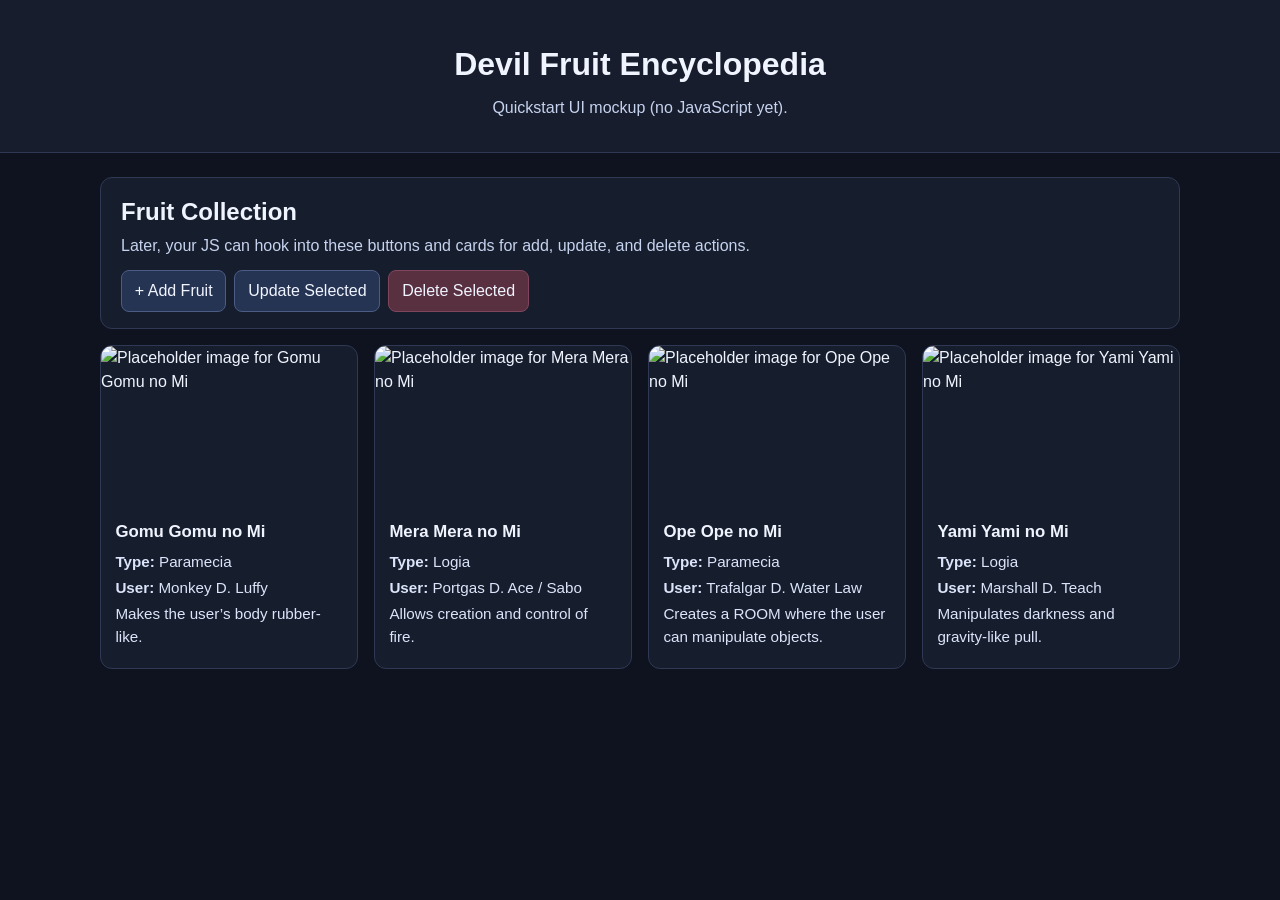
==== index.html @ 2f1e30ad "Build quickstart fruit card UI mockup" ====
<!DOCTYPE html>
<html lang="en">
  <head>
    <meta charset="UTF-8" />
    <meta name="viewport" content="width=device-width, initial-scale=1.0" />
    <title>Devil Fruit Encyclopedia</title>
    <link rel="stylesheet" href="styles.css" />
  </head>
  <body>
    <header class="page-header">
      <h1>Devil Fruit Encyclopedia</h1>
      <p>Quickstart UI mockup (no JavaScript yet).</p>
    </header>

    <main class="content">
      <section class="toolbar card">
        <h2>Fruit Collection</h2>
        <p>
          Later, your JS can hook into these buttons and cards for add, update, and
          delete actions.
        </p>
        <div class="toolbar-actions">
          <button type="button">+ Add Fruit</button>
          <button type="button">Update Selected</button>
          <button type="button" class="danger">Delete Selected</button>
        </div>
      </section>

      <section class="fruit-grid" aria-label="Devil fruit list preview">
        <article class="fruit-card">
          <img
            src="https://picsum.photos/seed/gomu/400/260"
            alt="Placeholder image for Gomu Gomu no Mi"
          />
          <div class="fruit-info">
            <h3>Gomu Gomu no Mi</h3>
            <p><strong>Type:</strong> Paramecia</p>
            <p><strong>User:</strong> Monkey D. Luffy</p>
            <p>Makes the user’s body rubber-like.</p>
          </div>
        </article>

        <article class="fruit-card">
          <img
            src="https://picsum.photos/seed/mera/400/260"
            alt="Placeholder image for Mera Mera no Mi"
          />
          <div class="fruit-info">
            <h3>Mera Mera no Mi</h3>
            <p><strong>Type:</strong> Logia</p>
            <p><strong>User:</strong> Portgas D. Ace / Sabo</p>
            <p>Allows creation and control of fire.</p>
          </div>
        </article>

        <article class="fruit-card">
          <img
            src="https://picsum.photos/seed/ope/400/260"
            alt="Placeholder image for Ope Ope no Mi"
          />
          <div class="fruit-info">
            <h3>Ope Ope no Mi</h3>
            <p><strong>Type:</strong> Paramecia</p>
            <p><strong>User:</strong> Trafalgar D. Water Law</p>
            <p>Creates a ROOM where the user can manipulate objects.</p>
          </div>
        </article>

        <article class="fruit-card">
          <img
            src="https://picsum.photos/seed/yami/400/260"
            alt="Placeholder image for Yami Yami no Mi"
          />
          <div class="fruit-info">
            <h3>Yami Yami no Mi</h3>
            <p><strong>Type:</strong> Logia</p>
            <p><strong>User:</strong> Marshall D. Teach</p>
            <p>Manipulates darkness and gravity-like pull.</p>
          </div>
        </article>
      </section>
    </main>
  </body>
</html>
---- styles.css ----
:root {
  color-scheme: dark;
}

* {
  box-sizing: border-box;
}

body {
  margin: 0;
  font-family: Arial, Helvetica, sans-serif;
  background: #0f1320;
  color: #f0f4ff;
  line-height: 1.5;
}

.page-header {
  text-align: center;
  padding: 2.5rem 1rem 2rem;
  background: #171d2d;
  border-bottom: 1px solid #2f3953;
}

.page-header h1 {
  margin: 0;
}

.page-header p {
  margin: 0.5rem 0 0;
  color: #c6d3ef;
}

.content {
  width: min(1080px, 94%);
  margin: 1.5rem auto 2rem;
  display: grid;
  gap: 1rem;
}

.card {
  background: #161d2d;
  border: 1px solid #2f3953;
  border-radius: 12px;
  padding: 1rem 1.25rem;
}

.toolbar h2 {
  margin: 0 0 0.25rem;
}

.toolbar p {
  margin: 0 0 0.75rem;
  color: #c6d3ef;
}

.toolbar-actions {
  display: flex;
  flex-wrap: wrap;
  gap: 0.5rem;
}

button {
  border: 1px solid #4b5c85;
  background: #263453;
  color: #f0f4ff;
  padding: 0.5rem 0.8rem;
  border-radius: 8px;
  font: inherit;
  cursor: pointer;
}

button:hover {
  background: #32456d;
}

button.danger {
  background: #593040;
  border-color: #80465d;
}

button.danger:hover {
  background: #6c394d;
}

.fruit-grid {
  display: grid;
  grid-template-columns: repeat(auto-fit, minmax(220px, 1fr));
  gap: 1rem;
}

.fruit-card {
  background: #161d2d;
  border: 1px solid #2f3953;
  border-radius: 12px;
  overflow: hidden;
}

.fruit-card img {
  width: 100%;
  height: 160px;
  object-fit: cover;
  display: block;
}

.fruit-info {
  padding: 0.8rem 0.9rem 1rem;
}

.fruit-info h3 {
  margin: 0 0 0.45rem;
  font-size: 1.05rem;
}

.fruit-info p {
  margin: 0.2rem 0;
  color: #dbe4fa;
  font-size: 0.95rem;
}
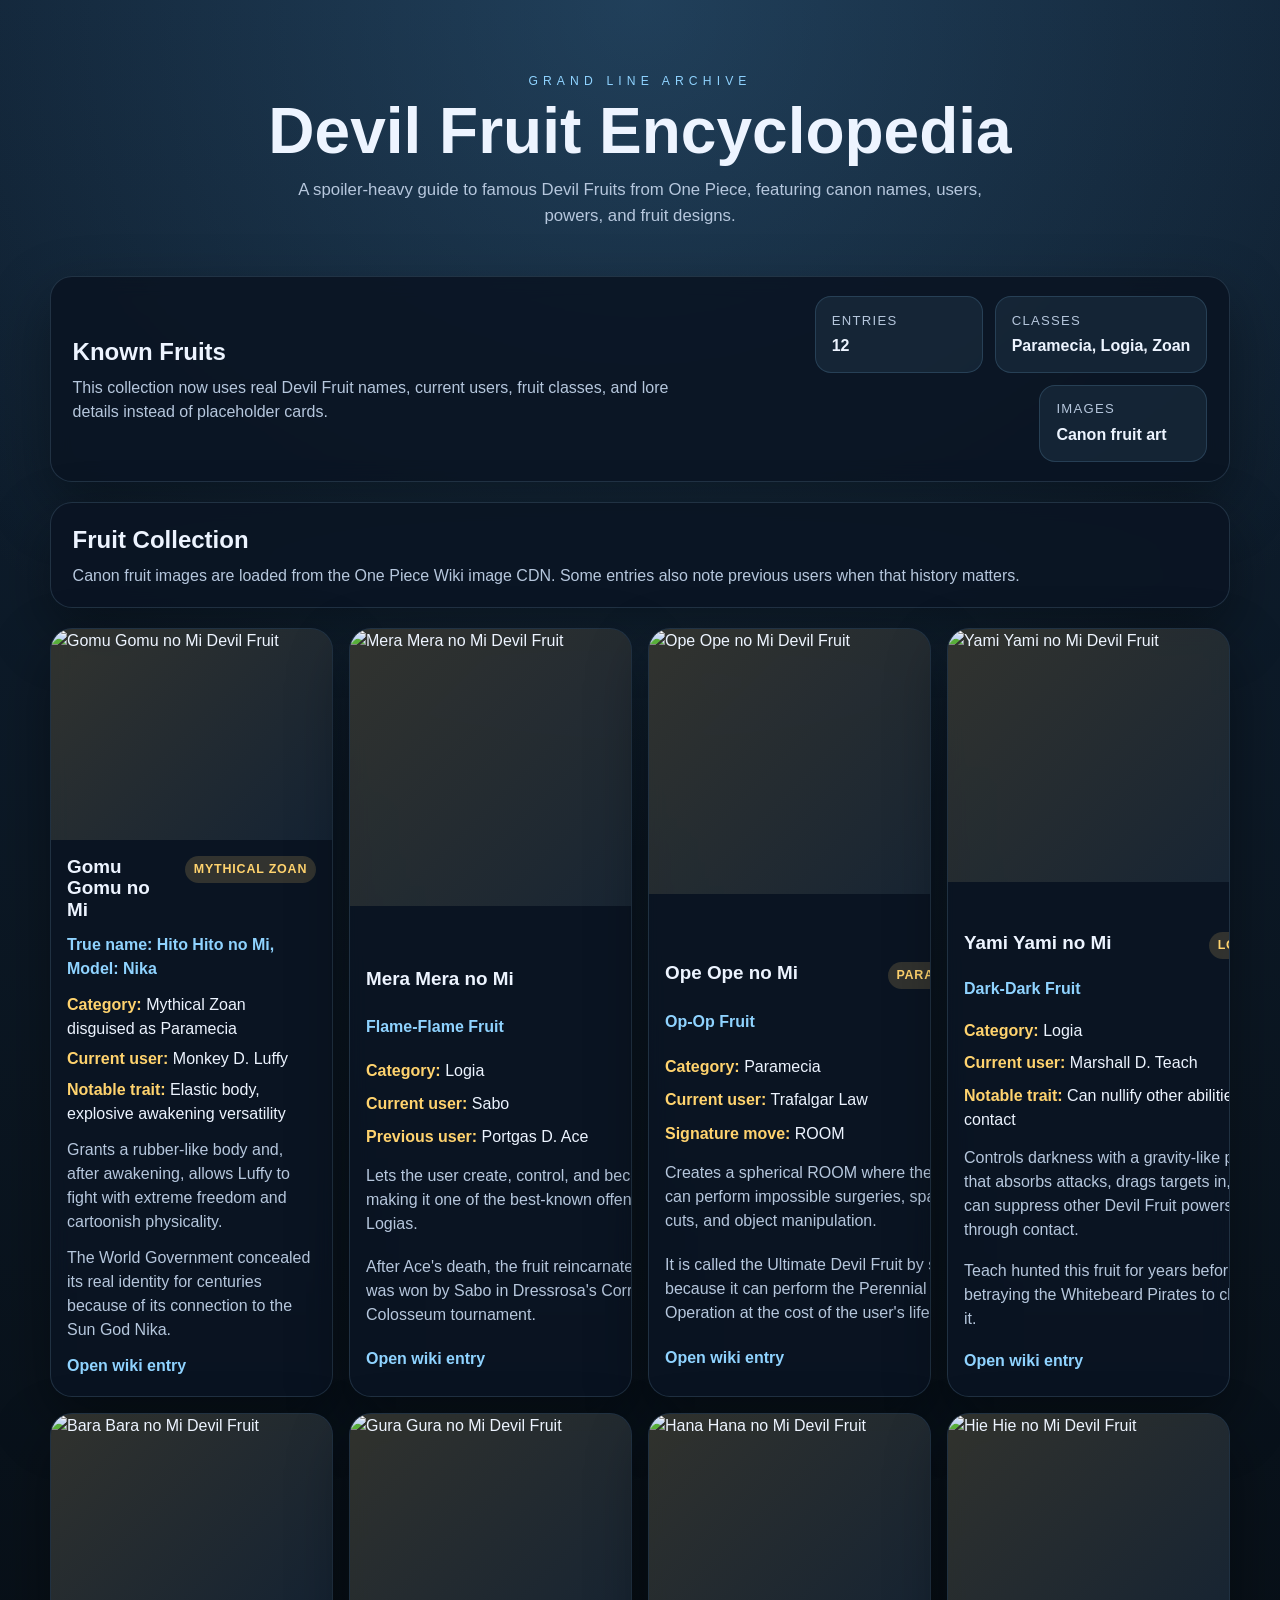
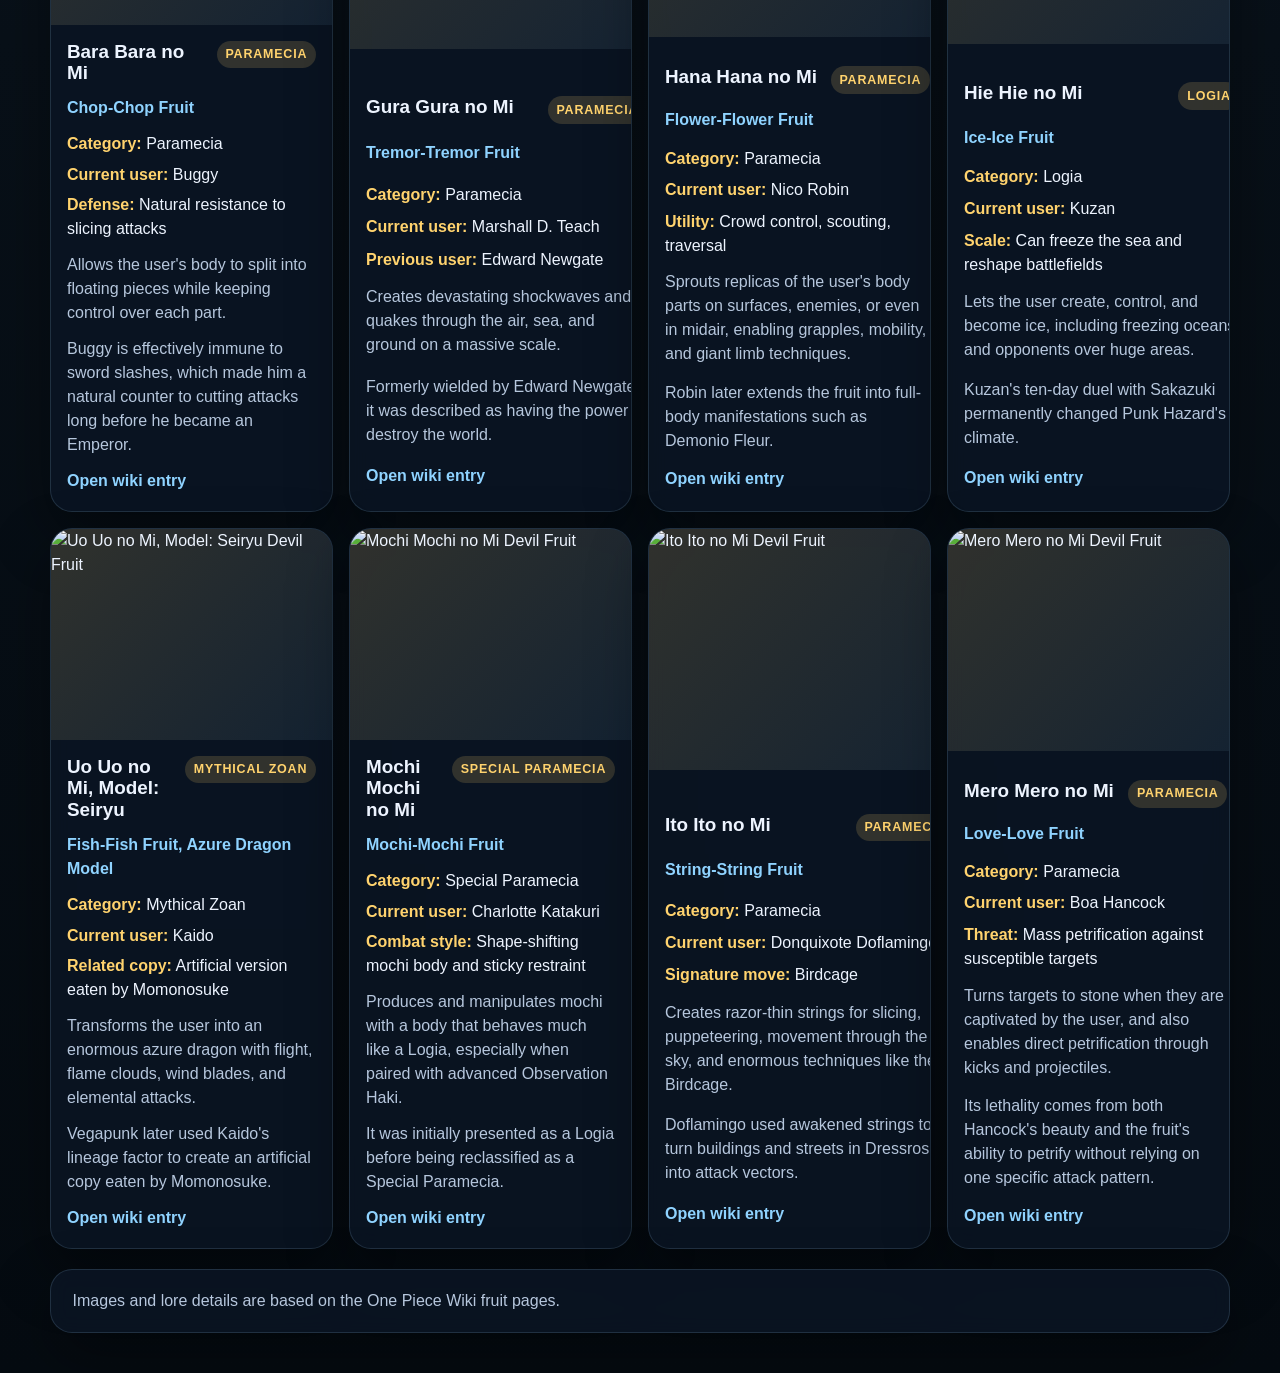
==== commit d707e691: "added more fruits and images" ====
--- a/index.html
+++ b/index.html
@@ -5,79 +5,78 @@
     <meta name="viewport" content="width=device-width, initial-scale=1.0" />
     <title>Devil Fruit Encyclopedia</title>
     <link rel="stylesheet" href="styles.css" />
+    <script src="script.js" defer></script>
   </head>
   <body>
     <header class="page-header">
+      <p class="eyebrow">Grand Line Archive</p>
       <h1>Devil Fruit Encyclopedia</h1>
-      <p>Quickstart UI mockup (no JavaScript yet).</p>
+      <p class="hero-copy">
+        A spoiler-heavy guide to famous Devil Fruits from One Piece, featuring
+        canon names, users, powers, and fruit designs.
+      </p>
     </header>
 
     <main class="content">
-      <section class="toolbar card">
-        <h2>Fruit Collection</h2>
-        <p>
-          Later, your JS can hook into these buttons and cards for add, update, and
-          delete actions.
-        </p>
-        <div class="toolbar-actions">
-          <button type="button">+ Add Fruit</button>
-          <button type="button">Update Selected</button>
-          <button type="button" class="danger">Delete Selected</button>
+      <section class="overview card">
+        <div>
+          <h2>Known Fruits</h2>
+          <p>
+            This collection now uses real Devil Fruit names, current users, fruit
+            classes, and lore details instead of placeholder cards.
+          </p>
+        </div>
+        <div class="stat-row" aria-label="Devil fruit stats">
+          <div class="stat-pill">
+            <span class="stat-label">Entries</span>
+            <strong id="fruit-count">0</strong>
+          </div>
+          <div class="stat-pill">
+            <span class="stat-label">Classes</span>
+            <strong>Paramecia, Logia, Zoan</strong>
+          </div>
+          <div class="stat-pill">
+            <span class="stat-label">Images</span>
+            <strong>Canon fruit art</strong>
+          </div>
         </div>
       </section>
 
-      <section class="fruit-grid" aria-label="Devil fruit list preview">
+      <section class="section-heading">
+        <h2>Fruit Collection</h2>
+        <p>
+          Canon fruit images are loaded from the One Piece Wiki image CDN. Some
+          entries also note previous users when that history matters.
+        </p>
+      </section>
+
+      <section
+        class="fruit-grid"
+        id="fruit-grid"
+        aria-label="Devil fruit encyclopedia entries"
+      >
+      </section>
+
+      <template id="fruit-card-template">
         <article class="fruit-card">
-          <img
-            src="https://picsum.photos/seed/gomu/400/260"
-            alt="Placeholder image for Gomu Gomu no Mi"
-          />
+          <img />
           <div class="fruit-info">
-            <h3>Gomu Gomu no Mi</h3>
-            <p><strong>Type:</strong> Paramecia</p>
-            <p><strong>User:</strong> Monkey D. Luffy</p>
-            <p>Makes the user’s body rubber-like.</p>
+            <div class="title-row">
+              <h3></h3>
+              <span class="fruit-type"></span>
+            </div>
+            <p class="subtitle"></p>
+            <ul class="fruit-meta"></ul>
+            <p class="description"></p>
+            <p class="extra-detail"></p>
+            <a class="source-link" target="_blank" rel="noreferrer">Source</a>
           </div>
         </article>
-
-        <article class="fruit-card">
-          <img
-            src="https://picsum.photos/seed/mera/400/260"
-            alt="Placeholder image for Mera Mera no Mi"
-          />
-          <div class="fruit-info">
-            <h3>Mera Mera no Mi</h3>
-            <p><strong>Type:</strong> Logia</p>
-            <p><strong>User:</strong> Portgas D. Ace / Sabo</p>
-            <p>Allows creation and control of fire.</p>
-          </div>
-        </article>
-
-        <article class="fruit-card">
-          <img
-            src="https://picsum.photos/seed/ope/400/260"
-            alt="Placeholder image for Ope Ope no Mi"
-          />
-          <div class="fruit-info">
-            <h3>Ope Ope no Mi</h3>
-            <p><strong>Type:</strong> Paramecia</p>
-            <p><strong>User:</strong> Trafalgar D. Water Law</p>
-            <p>Creates a ROOM where the user can manipulate objects.</p>
-          </div>
-        </article>
-
-        <article class="fruit-card">
-          <img
-            src="https://picsum.photos/seed/yami/400/260"
-            alt="Placeholder image for Yami Yami no Mi"
-          />
-          <div class="fruit-info">
-            <h3>Yami Yami no Mi</h3>
-            <p><strong>Type:</strong> Logia</p>
-            <p><strong>User:</strong> Marshall D. Teach</p>
-            <p>Manipulates darkness and gravity-like pull.</p>
-          </div>
-        </article>
+      </template>
+      <section class="credits card">
+        <p>
+          Images and lore details are based on the One Piece Wiki fruit pages.
+        </p>
       </section>
     </main>
   </body>
--- a/styles.css
+++ b/styles.css
@@ -1,5 +1,14 @@
 :root {
   color-scheme: dark;
+  --bg: #081018;
+  --bg-accent: #101b27;
+  --panel: rgba(10, 21, 35, 0.9);
+  --panel-border: rgba(141, 182, 214, 0.18);
+  --text: #edf4ff;
+  --muted: #b6c7dd;
+  --highlight: #8fd3ff;
+  --highlight-strong: #ffd36e;
+  --shadow: 0 24px 60px rgba(0, 0, 0, 0.38);
 }
 
 * {
@@ -8,111 +17,232 @@
 
 body {
   margin: 0;
-  font-family: Arial, Helvetica, sans-serif;
-  background: #0f1320;
-  color: #f0f4ff;
+  min-height: 100vh;
+  font-family: "Trebuchet MS", "Segoe UI", sans-serif;
   line-height: 1.5;
+  color: var(--text);
+  background:
+    radial-gradient(circle at top, rgba(71, 134, 181, 0.3), transparent 28%),
+    linear-gradient(180deg, #102133 0%, var(--bg) 55%, #050b11 100%);
+}
+
+img {
+  max-width: 100%;
 }
 
 .page-header {
+  padding: 4.5rem 1.2rem 3rem;
   text-align: center;
-  padding: 2.5rem 1rem 2rem;
-  background: #171d2d;
-  border-bottom: 1px solid #2f3953;
+}
+
+.eyebrow {
+  margin: 0;
+  text-transform: uppercase;
+  letter-spacing: 0.32rem;
+  font-size: 0.76rem;
+  color: var(--highlight);
 }
 
 .page-header h1 {
-  margin: 0;
-}
-
-.page-header p {
-  margin: 0.5rem 0 0;
-  color: #c6d3ef;
+  margin: 0.65rem 0 0;
+  font-size: clamp(2.5rem, 5vw, 4.75rem);
+  line-height: 0.95;
+}
+
+.hero-copy {
+  width: min(46rem, 92%);
+  margin: 1rem auto 0;
+  color: var(--muted);
+  font-size: 1.05rem;
 }
 
 .content {
-  width: min(1080px, 94%);
-  margin: 1.5rem auto 2rem;
-  display: grid;
+  width: min(1180px, calc(100% - 2rem));
+  margin: 0 auto 2.5rem;
+  display: grid;
+  gap: 1.25rem;
+}
+
+.card,
+.fruit-card,
+.section-heading {
+  border: 1px solid var(--panel-border);
+  background: var(--panel);
+  backdrop-filter: blur(10px);
+  box-shadow: var(--shadow);
+}
+
+.card,
+.section-heading {
+  border-radius: 22px;
+  padding: 1.2rem 1.35rem;
+}
+
+.overview {
+  display: grid;
+  grid-template-columns: minmax(0, 1.3fr) minmax(0, 1fr);
   gap: 1rem;
-}
-
-.card {
-  background: #161d2d;
-  border: 1px solid #2f3953;
-  border-radius: 12px;
-  padding: 1rem 1.25rem;
-}
-
-.toolbar h2 {
-  margin: 0 0 0.25rem;
-}
-
-.toolbar p {
-  margin: 0 0 0.75rem;
-  color: #c6d3ef;
-}
-
-.toolbar-actions {
+  align-items: center;
+}
+
+.overview h2,
+.section-heading h2 {
+  margin: 0 0 0.35rem;
+}
+
+.overview p,
+.section-heading p,
+.credits p {
+  margin: 0;
+  color: var(--muted);
+}
+
+.stat-row {
   display: flex;
   flex-wrap: wrap;
-  gap: 0.5rem;
-}
-
-button {
-  border: 1px solid #4b5c85;
-  background: #263453;
-  color: #f0f4ff;
-  padding: 0.5rem 0.8rem;
-  border-radius: 8px;
-  font: inherit;
-  cursor: pointer;
-}
-
-button:hover {
-  background: #32456d;
-}
-
-button.danger {
-  background: #593040;
-  border-color: #80465d;
-}
-
-button.danger:hover {
-  background: #6c394d;
+  gap: 0.75rem;
+  justify-content: flex-end;
+}
+
+.stat-pill {
+  min-width: 10.5rem;
+  padding: 0.85rem 1rem;
+  border-radius: 16px;
+  background: rgba(143, 211, 255, 0.08);
+  border: 1px solid rgba(143, 211, 255, 0.16);
+}
+
+.stat-label {
+  display: block;
+  margin-bottom: 0.25rem;
+  color: var(--muted);
+  font-size: 0.82rem;
+  text-transform: uppercase;
+  letter-spacing: 0.08rem;
 }
 
 .fruit-grid {
   display: grid;
-  grid-template-columns: repeat(auto-fit, minmax(220px, 1fr));
+  grid-template-columns: repeat(auto-fit, minmax(270px, 1fr));
   gap: 1rem;
 }
 
 .fruit-card {
-  background: #161d2d;
-  border: 1px solid #2f3953;
-  border-radius: 12px;
+  border-radius: 22px;
   overflow: hidden;
+  display: grid;
+  min-height: 100%;
 }
 
 .fruit-card img {
   width: 100%;
-  height: 160px;
+  aspect-ratio: 4 / 3;
   object-fit: cover;
-  display: block;
+  background: linear-gradient(135deg, rgba(255, 211, 110, 0.16), rgba(143, 211, 255, 0.08));
 }
 
 .fruit-info {
-  padding: 0.8rem 0.9rem 1rem;
-}
-
-.fruit-info h3 {
-  margin: 0 0 0.45rem;
-  font-size: 1.05rem;
-}
-
-.fruit-info p {
-  margin: 0.2rem 0;
-  color: #dbe4fa;
-  font-size: 0.95rem;
-}
+  display: grid;
+  gap: 0.75rem;
+  padding: 1rem 1rem 1.1rem;
+}
+
+.title-row {
+  display: flex;
+  gap: 0.75rem;
+  align-items: flex-start;
+  justify-content: space-between;
+}
+
+.title-row h3 {
+  margin: 0;
+  font-size: 1.18rem;
+  line-height: 1.15;
+}
+
+.fruit-type {
+  flex-shrink: 0;
+  padding: 0.28rem 0.55rem;
+  border-radius: 999px;
+  background: rgba(255, 211, 110, 0.16);
+  color: var(--highlight-strong);
+  font-size: 0.78rem;
+  font-weight: 700;
+  text-transform: uppercase;
+  letter-spacing: 0.05rem;
+}
+
+.subtitle,
+.description,
+.extra-detail {
+  margin: 0;
+}
+
+.subtitle {
+  color: var(--highlight);
+  font-weight: 700;
+}
+
+.description,
+.extra-detail {
+  color: var(--muted);
+}
+
+.fruit-meta {
+  list-style: none;
+  margin: 0;
+  padding: 0;
+  display: grid;
+  gap: 0.42rem;
+}
+
+.fruit-meta li {
+  color: var(--text);
+}
+
+.fruit-meta strong {
+  color: var(--highlight-strong);
+}
+
+.source-link {
+  width: fit-content;
+  color: var(--highlight);
+  text-decoration: none;
+  font-weight: 700;
+}
+
+.source-link:hover,
+.source-link:focus-visible {
+  text-decoration: underline;
+}
+
+@media (max-width: 820px) {
+  .overview {
+    grid-template-columns: 1fr;
+  }
+
+  .stat-row {
+    justify-content: flex-start;
+  }
+}
+
+@media (max-width: 560px) {
+  .page-header {
+    padding-top: 3.4rem;
+  }
+
+  .content {
+    width: min(100% - 1rem, 1180px);
+  }
+
+  .card,
+  .section-heading,
+  .fruit-info {
+    padding-left: 0.95rem;
+    padding-right: 0.95rem;
+  }
+
+  .fruit-grid {
+    grid-template-columns: 1fr;
+  }
+}
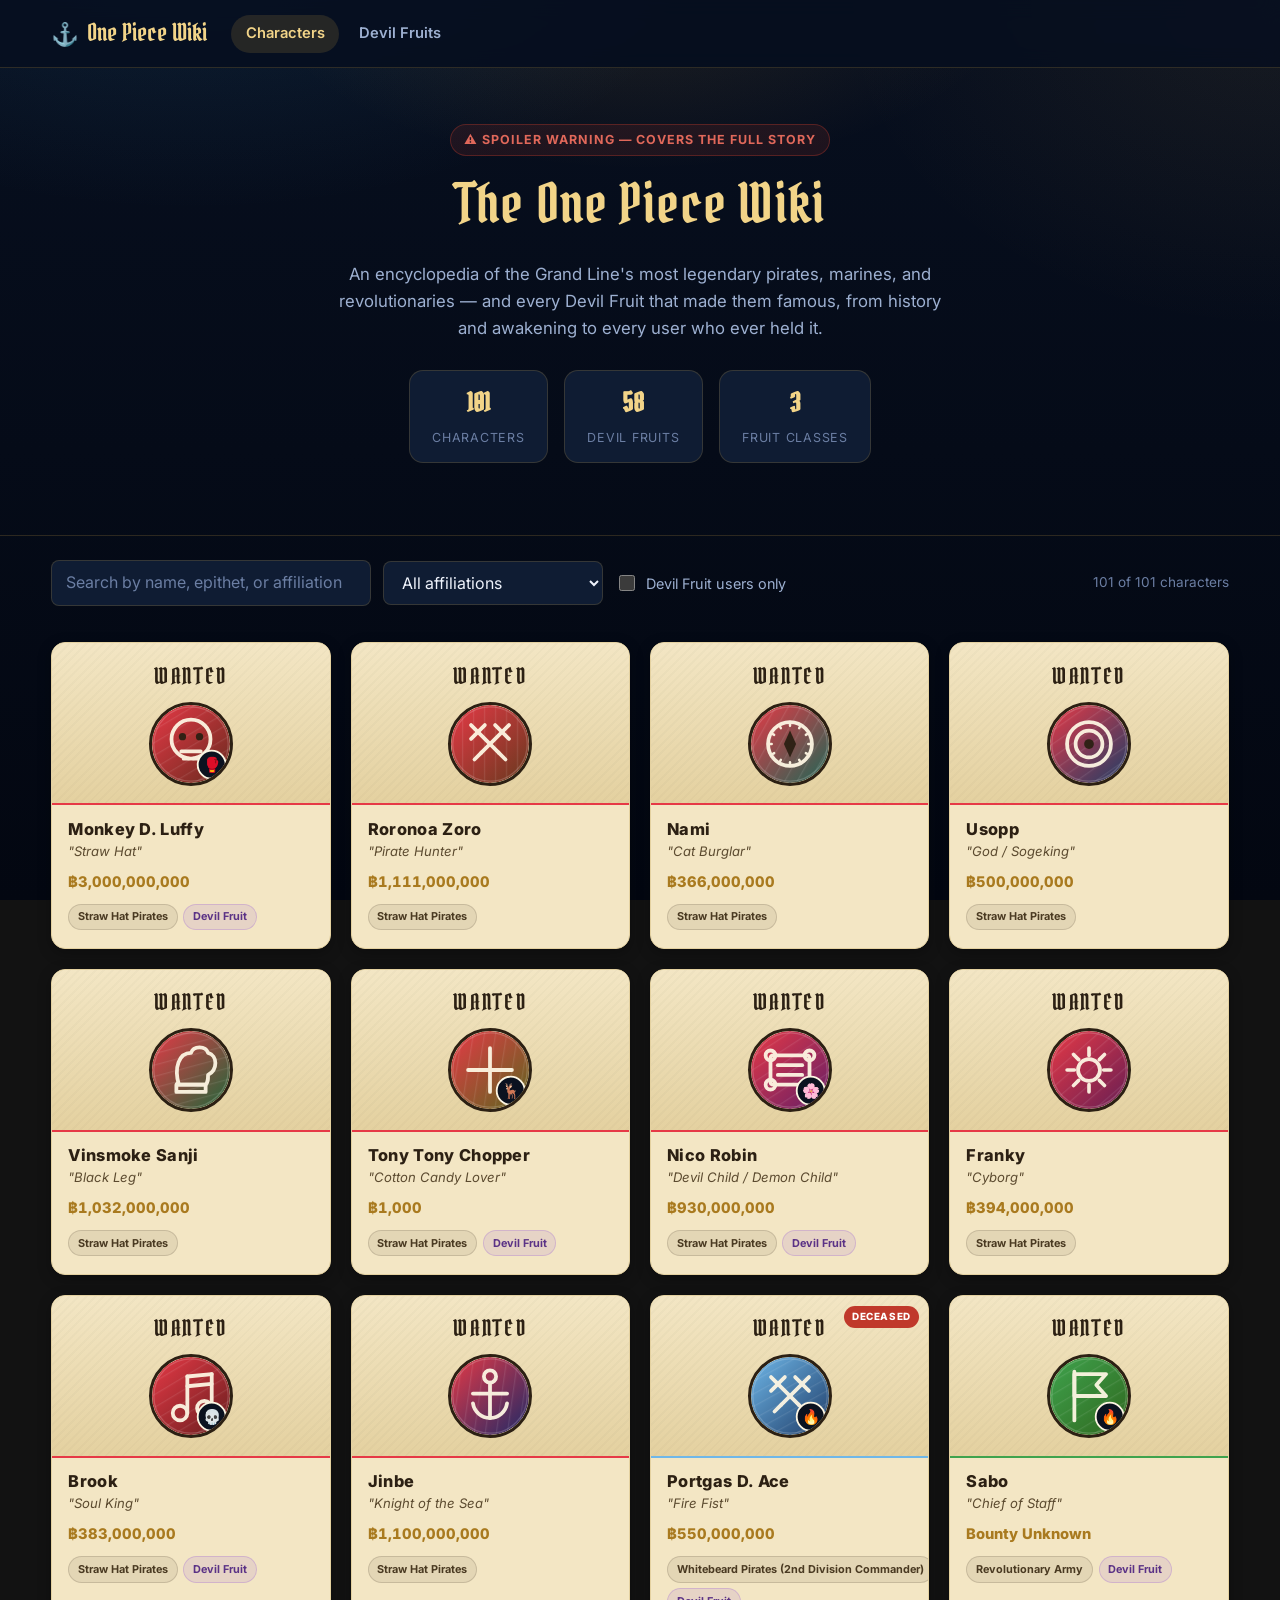
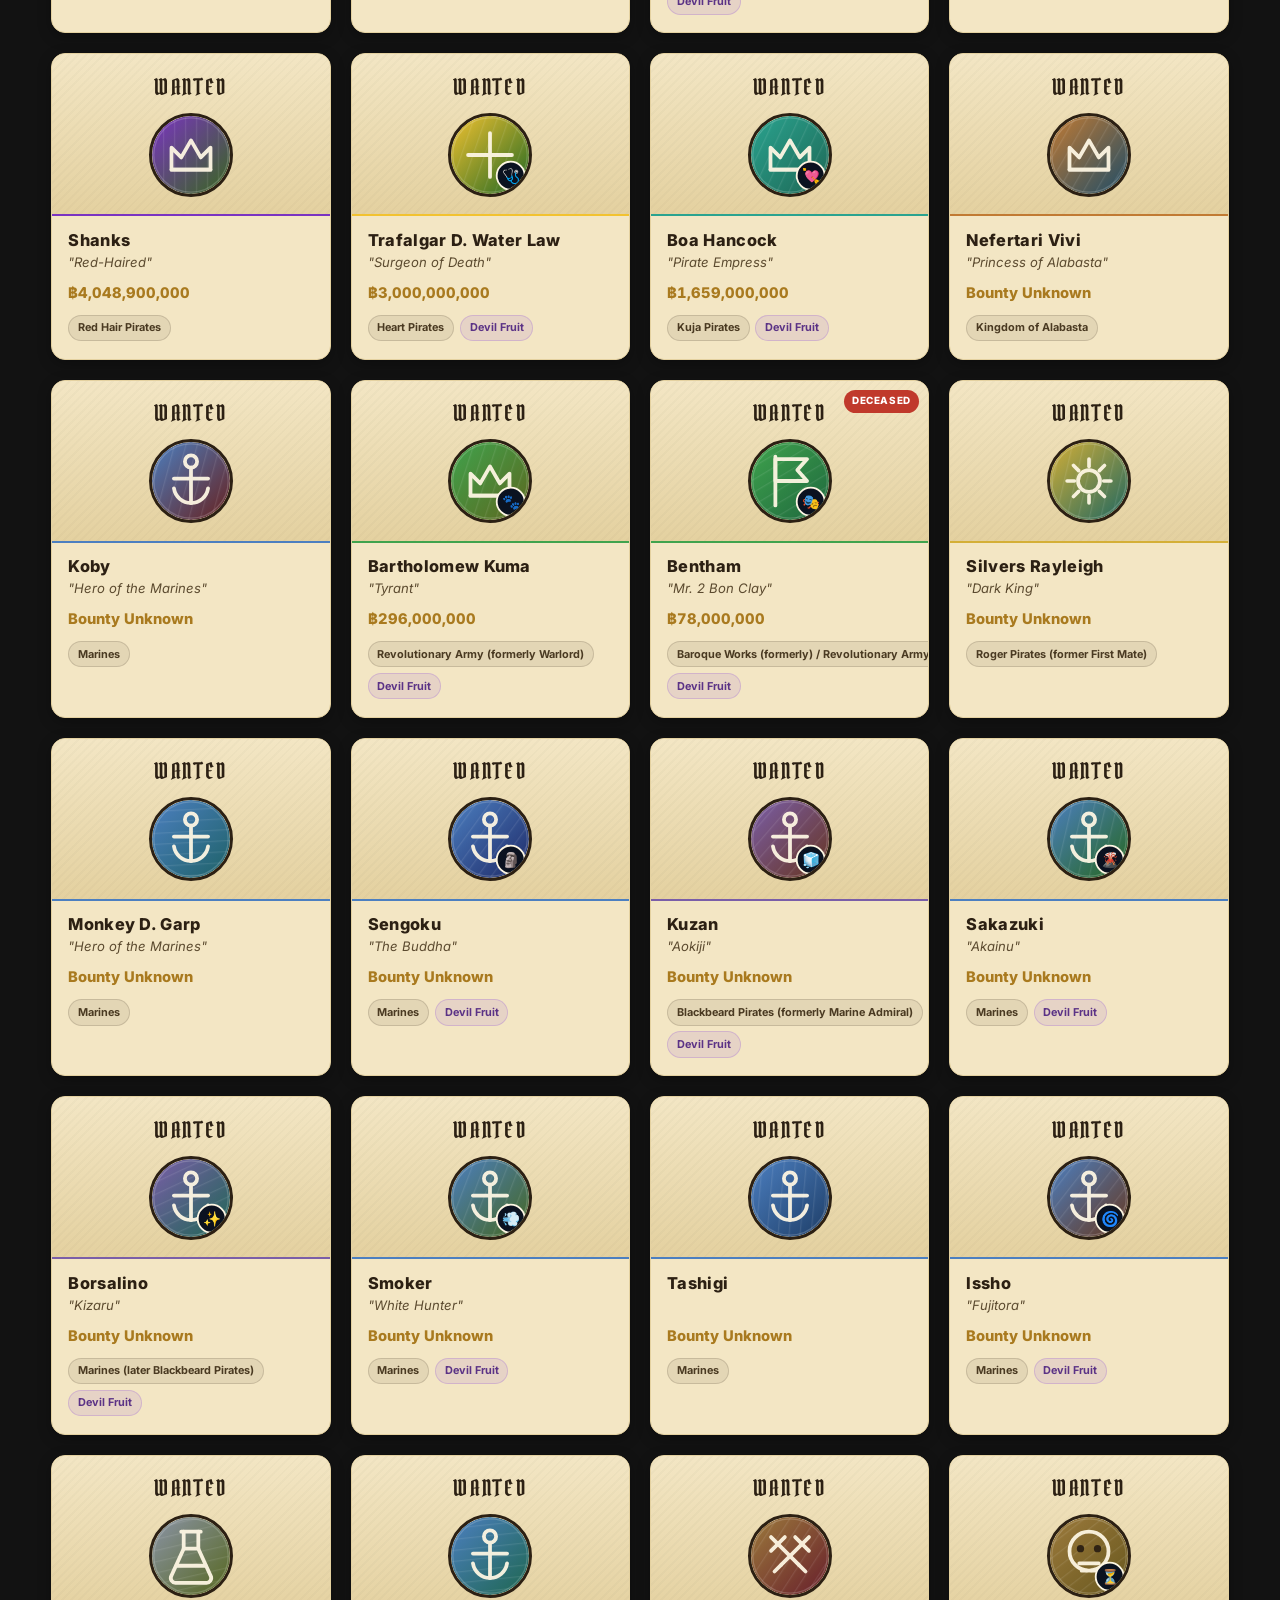
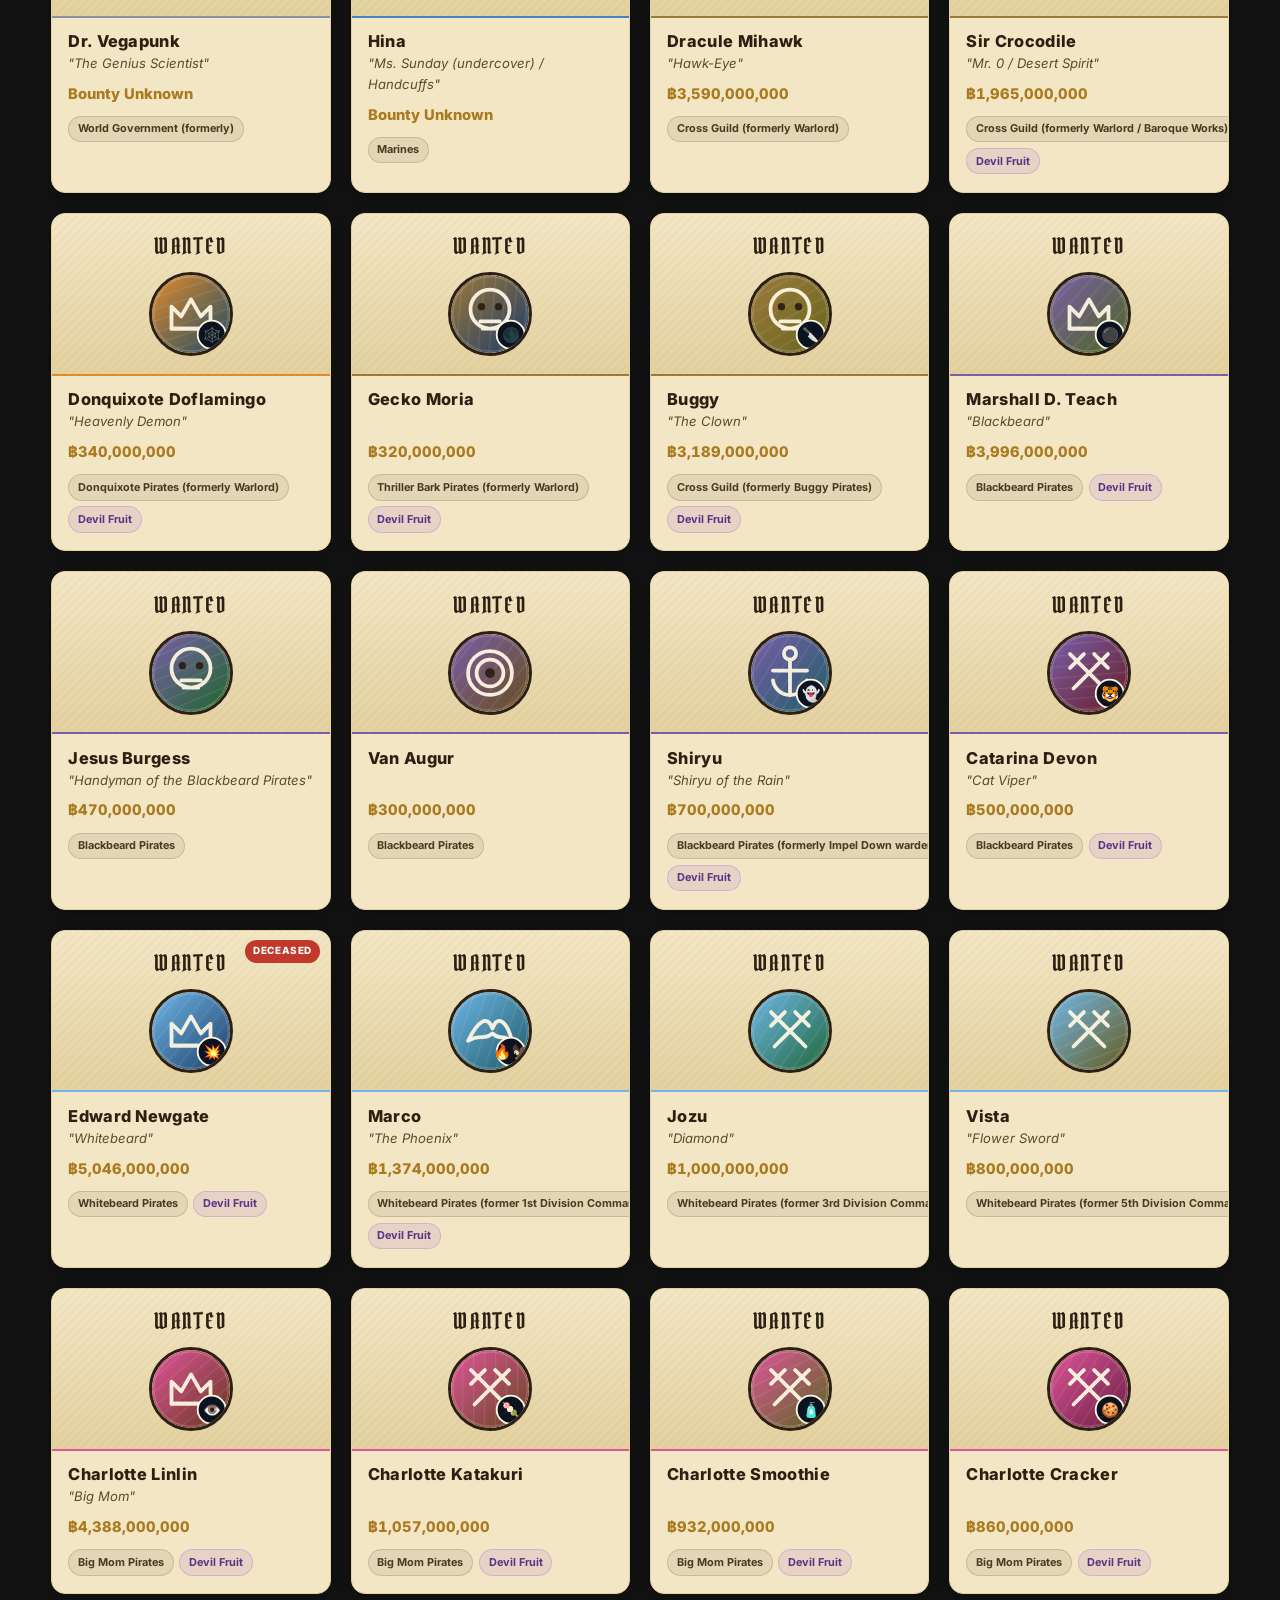
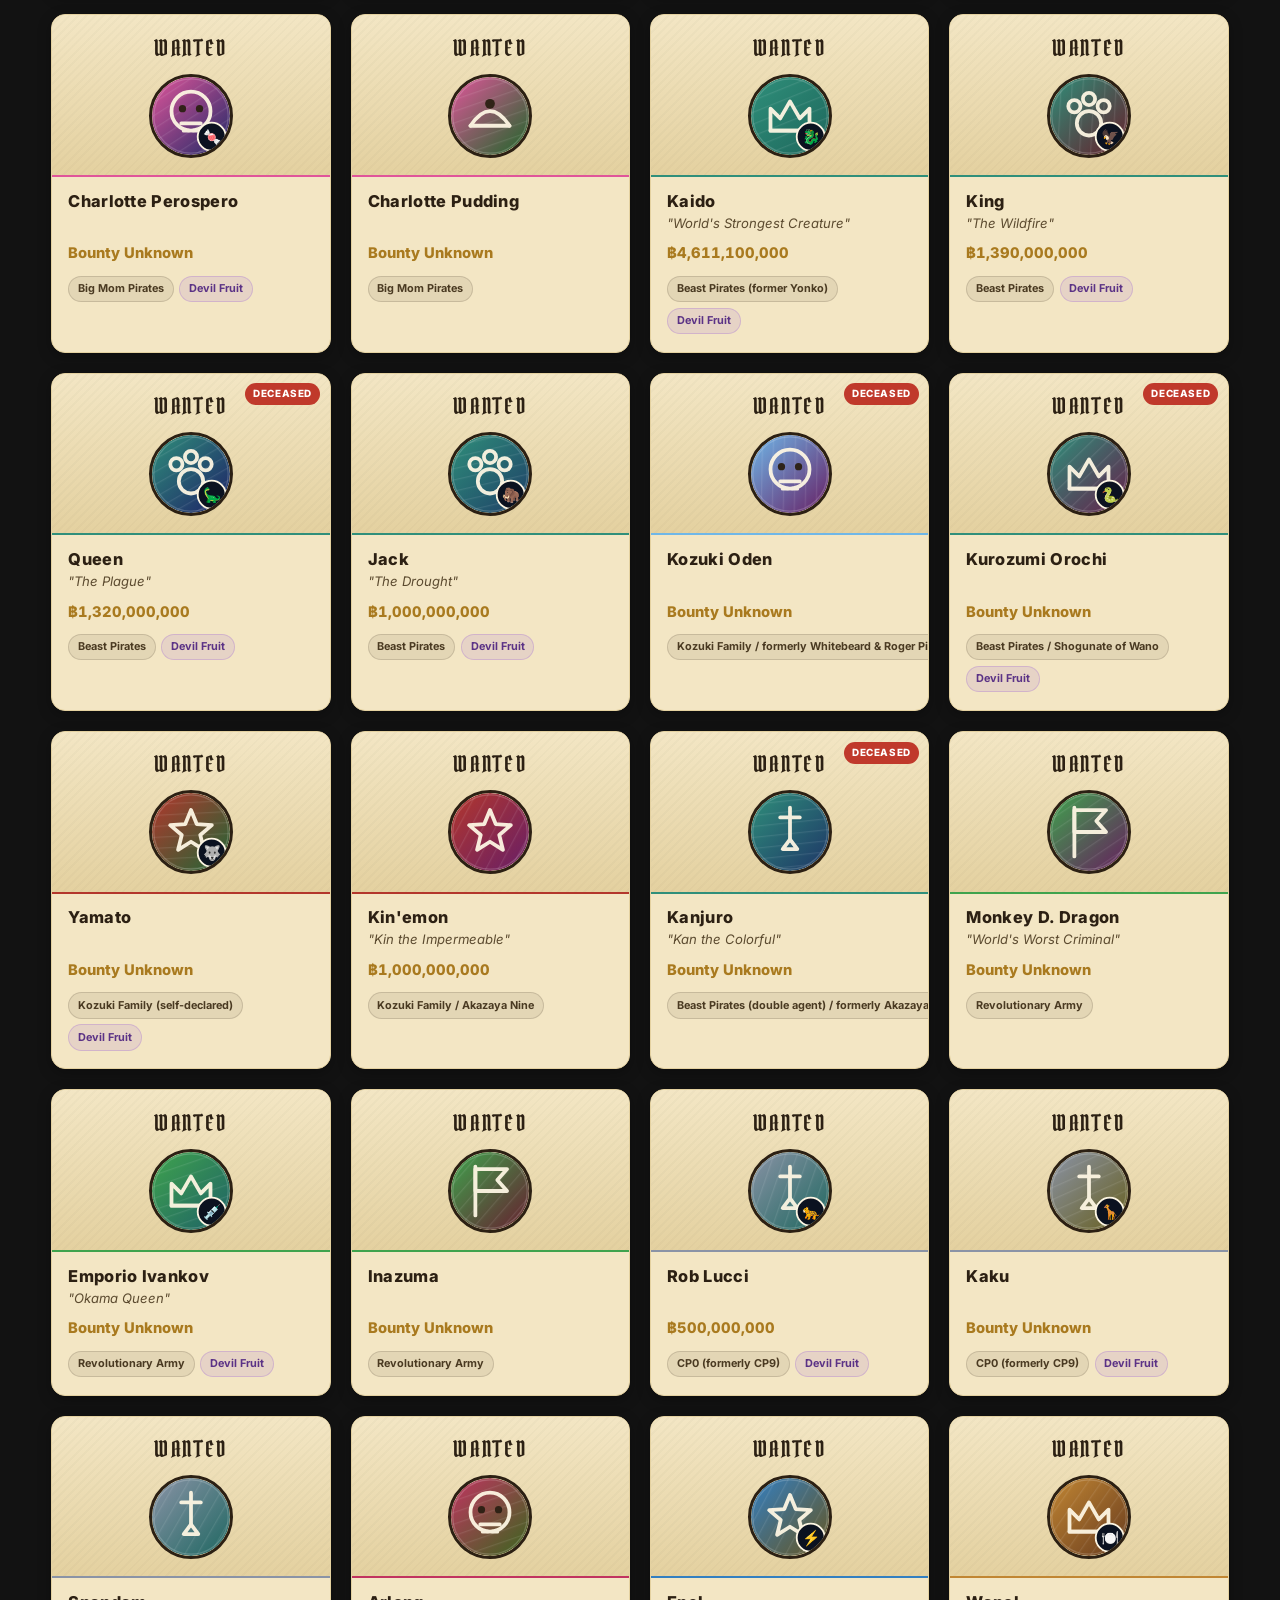
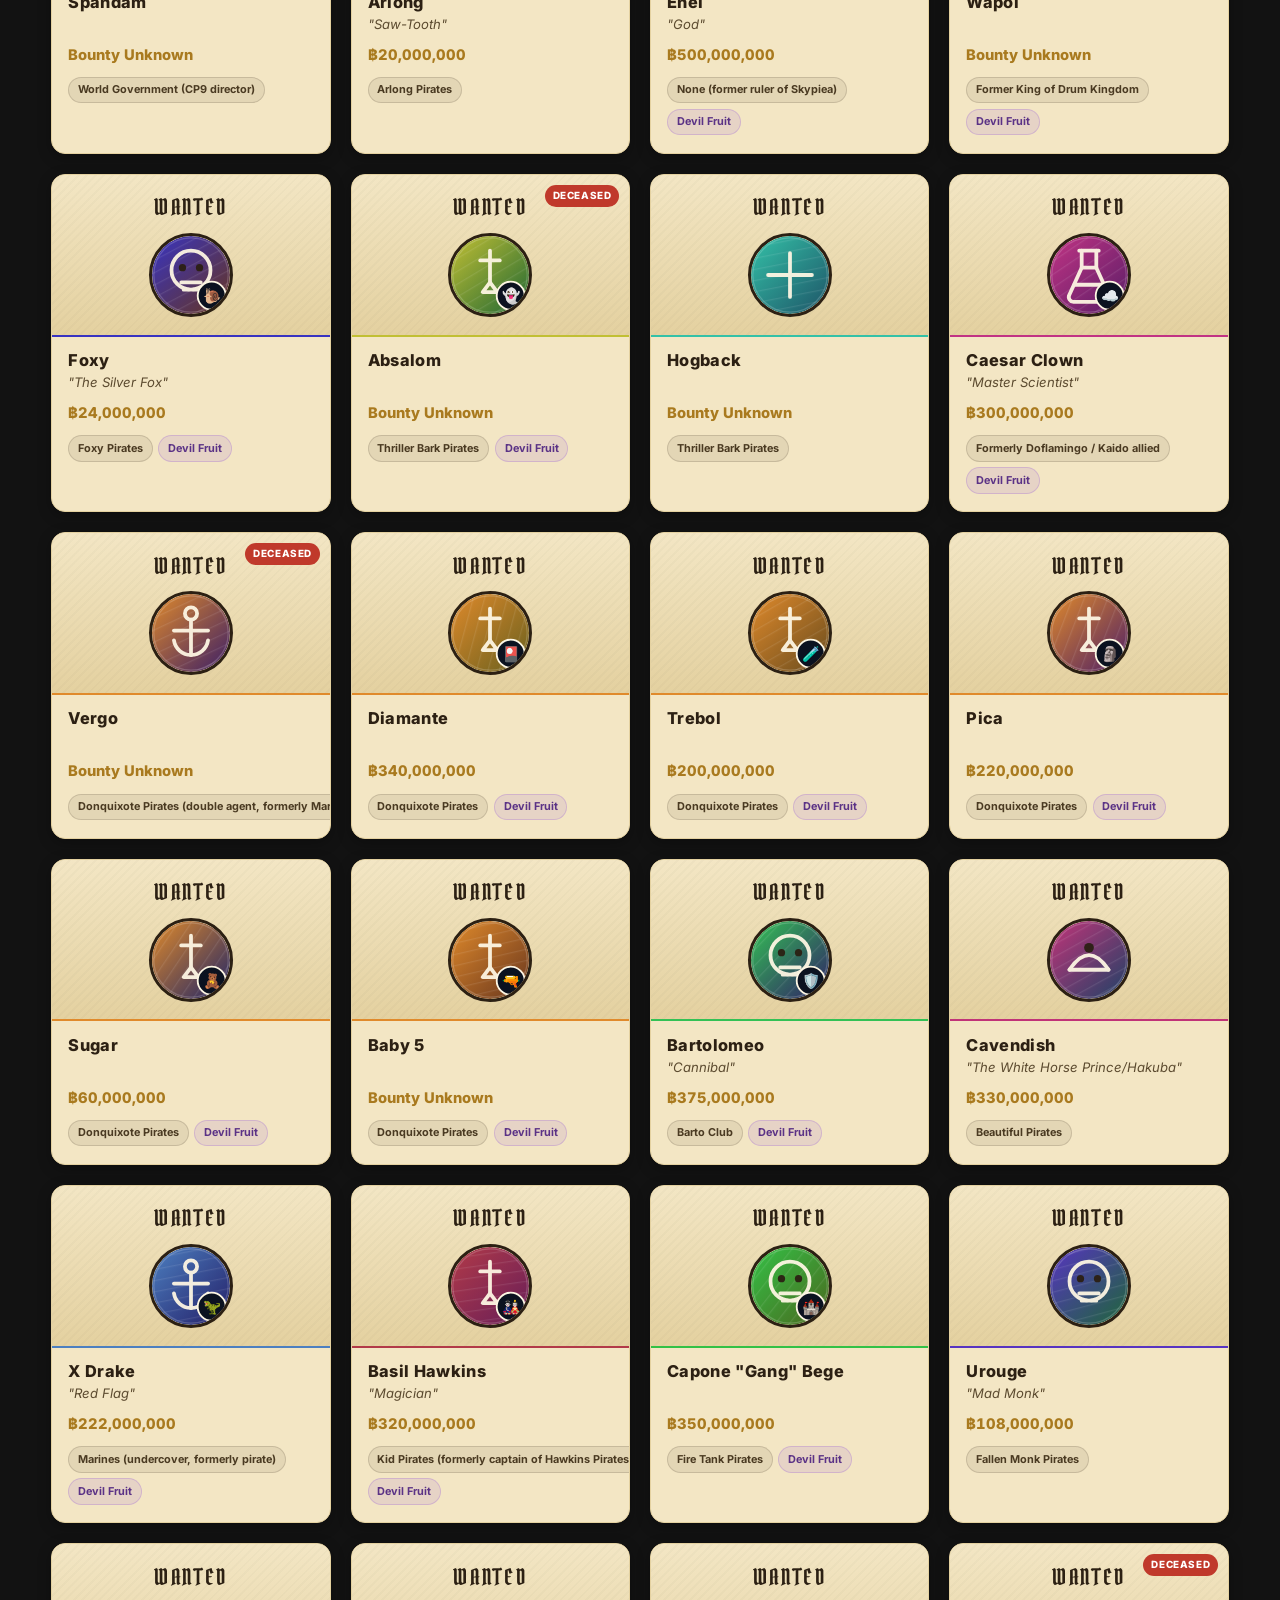
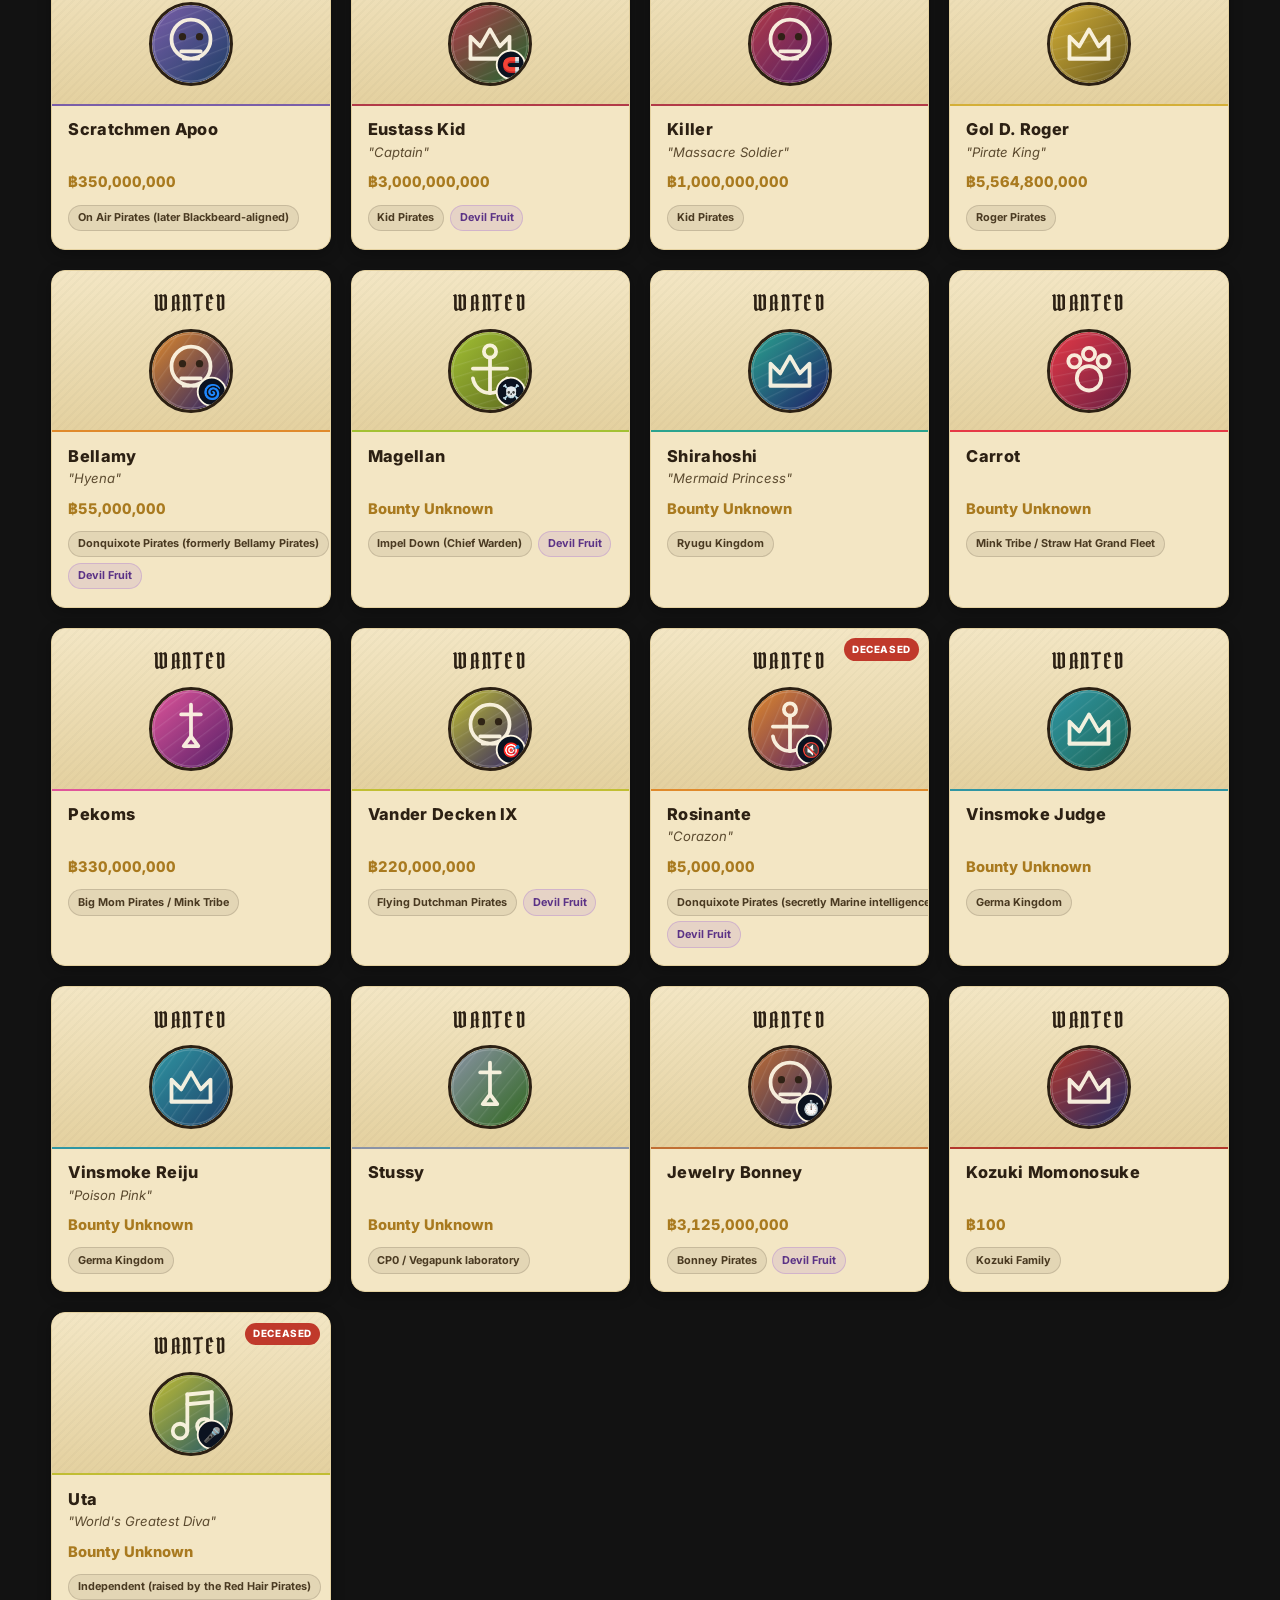
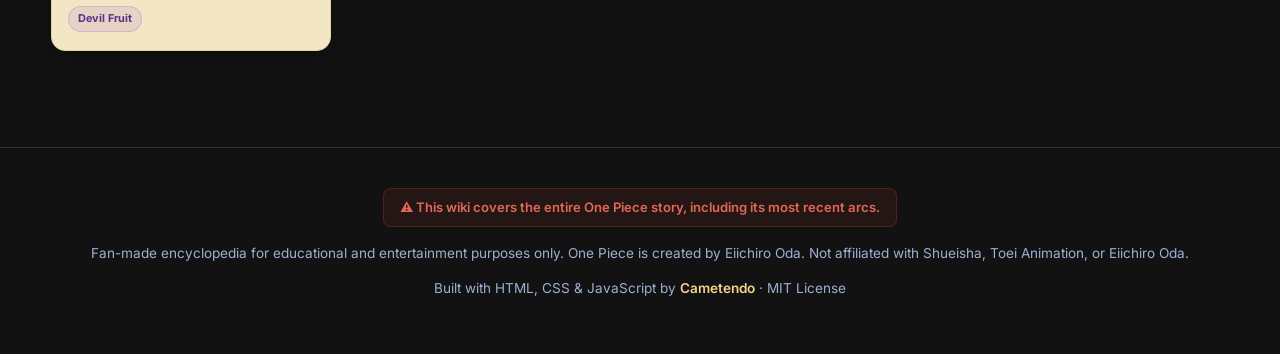
==== commit c645ee09: "Add original generated portrait/icon artwork for every entry Adds js/portraits.js: procedurally gene" ====
--- a/index.html
+++ b/index.html
@@ -3,81 +3,67 @@
   <head>
     <meta charset="UTF-8" />
     <meta name="viewport" content="width=device-width, initial-scale=1.0" />
-    <title>Devil Fruit Encyclopedia</title>
-    <link rel="stylesheet" href="styles.css" />
-    <script src="script.js" defer></script>
+    <title>One Piece Wiki — Characters &amp; Devil Fruit Encyclopedia</title>
+    <meta name="description" content="A fan-made encyclopedia of the 100 most well-known One Piece characters and every Devil Fruit they carry — history, powers, and prior users." />
+    <link rel="icon" href="data:image/svg+xml,<svg xmlns=%22http://www.w3.org/2000/svg%22 viewBox=%220 0 100 100%22><text y=%22.9em%22 font-size=%2290%22>🏴‍☠️</text></svg>" />
+    <link rel="stylesheet" href="css/styles.css" />
   </head>
   <body>
-    <header class="page-header">
-      <p class="eyebrow">Grand Line Archive</p>
-      <h1>Devil Fruit Encyclopedia</h1>
-      <p class="hero-copy">
-        A spoiler-heavy guide to famous Devil Fruits from One Piece, featuring
-        canon names, users, powers, and fruit designs.
-      </p>
+    <header class="site-header">
+      <div class="container site-header__inner">
+        <a class="brand" href="index.html"><span class="brand__mark">⚓</span> One Piece Wiki</a>
+        <nav class="site-nav">
+          <a href="index.html">Characters</a>
+          <a href="fruits.html">Devil Fruits</a>
+        </nav>
+      </div>
     </header>
 
-    <main class="content">
-      <section class="overview card">
-        <div>
-          <h2>Known Fruits</h2>
-          <p>
-            This collection now uses real Devil Fruit names, current users, fruit
-            classes, and lore details instead of placeholder cards.
-          </p>
+    <section class="hero">
+      <div class="container hero__inner">
+        <span class="hero__eyebrow">⚠ Spoiler warning — covers the full story</span>
+        <h1>The One Piece Wiki</h1>
+        <p class="hero__sub">
+          An encyclopedia of the Grand Line's most legendary pirates, marines, and revolutionaries —
+          and every Devil Fruit that made them famous, from history and awakening to every user who ever held it.
+        </p>
+        <div class="hero__stats">
+          <div class="stat-pill"><strong id="stat-characters">100</strong><span>Characters</span></div>
+          <div class="stat-pill"><strong id="stat-fruits">57</strong><span>Devil Fruits</span></div>
+          <div class="stat-pill"><strong>3</strong><span>Fruit Classes</span></div>
         </div>
-        <div class="stat-row" aria-label="Devil fruit stats">
-          <div class="stat-pill">
-            <span class="stat-label">Entries</span>
-            <strong id="fruit-count">0</strong>
-          </div>
-          <div class="stat-pill">
-            <span class="stat-label">Classes</span>
-            <strong>Paramecia, Logia, Zoan</strong>
-          </div>
-          <div class="stat-pill">
-            <span class="stat-label">Images</span>
-            <strong>Canon fruit art</strong>
-          </div>
+      </div>
+    </section>
+
+    <main>
+      <section class="container">
+        <div class="filter-bar">
+          <input type="search" id="search-input" class="input" placeholder="Search by name, epithet, or affiliation…" autocomplete="off" />
+          <select id="affiliation-select" class="select">
+            <option value="">All affiliations</option>
+          </select>
+          <label class="checkbox"><input type="checkbox" id="fruit-only-checkbox" /> Devil Fruit users only</label>
+          <span class="filter-meta" id="result-count"></span>
         </div>
       </section>
 
-      <section class="section-heading">
-        <h2>Fruit Collection</h2>
-        <p>
-          Canon fruit images are loaded from the One Piece Wiki image CDN. Some
-          entries also note previous users when that history matters.
-        </p>
-      </section>
-
-      <section
-        class="fruit-grid"
-        id="fruit-grid"
-        aria-label="Devil fruit encyclopedia entries"
-      >
-      </section>
-
-      <template id="fruit-card-template">
-        <article class="fruit-card">
-          <img />
-          <div class="fruit-info">
-            <div class="title-row">
-              <h3></h3>
-              <span class="fruit-type"></span>
-            </div>
-            <p class="subtitle"></p>
-            <ul class="fruit-meta"></ul>
-            <p class="description"></p>
-            <p class="extra-detail"></p>
-            <a class="source-link" target="_blank" rel="noreferrer">Source</a>
-          </div>
-        </article>
-      </template>
-      <section class="credits card">
-        <p>
-          Images and lore details are based on the One Piece Wiki fruit pages.
-        </p>
+      <section class="section container">
+        <div class="grid character-grid" id="character-grid" aria-live="polite"></div>
       </section>
     </main>
+
+    <footer class="site-footer">
+      <div class="container">
+        <span class="footer-warning">⚠ This wiki covers the entire One Piece story, including its most recent arcs.</span>
+        <p>Fan-made encyclopedia for educational and entertainment purposes only. One Piece is created by Eiichiro Oda. Not affiliated with Shueisha, Toei Animation, or Eiichiro Oda.</p>
+        <p>Built with HTML, CSS &amp; JavaScript by <a href="https://www.github.com/Cametendo" target="_blank" rel="noopener">Cametendo</a> · MIT License</p>
+      </div>
+    </footer>
+
+    <script src="js/characters-data.js"></script>
+    <script src="js/fruits-data.js"></script>
+    <script src="js/portraits.js"></script>
+    <script src="js/app.js"></script>
+    <script src="js/main.js"></script>
   </body>
 </html>
--- a/css/styles.css
+++ b/css/styles.css
@@ -0,0 +1,788 @@
+@import url('https://fonts.googleapis.com/css2?family=Pirata+One&family=Inter:wght@400;500;600;700;800&display=swap');
+
+/* ---------- Design tokens ---------- */
+:root {
+  color-scheme: dark;
+
+  --bg: #070f1f;
+  --bg-deep: #030711;
+  --surface: #0f1c33;
+  --surface-2: #142748;
+  --surface-border: rgba(227, 176, 75, 0.18);
+  --surface-border-strong: rgba(227, 176, 75, 0.4);
+
+  --text: #eef2fb;
+  --text-muted: #9db0d1;
+  --text-faint: #6b7ea3;
+
+  --gold: #e3b04b;
+  --gold-soft: #f2d488;
+  --gold-deep: #a97a1f;
+  --red: #c0392b;
+  --red-soft: #e0685a;
+  --parchment: #f3e6c4;
+  --parchment-dark: #e4d1a0;
+  --ink: #2c2013;
+
+  --paramecia: #a06cd5;
+  --zoan: #4c9a5a;
+  --logia: #3f9bd0;
+  --mythical: #e3b04b;
+
+  --radius-sm: 8px;
+  --radius: 14px;
+  --radius-lg: 22px;
+  --shadow: 0 12px 30px rgba(0, 0, 0, 0.35);
+  --shadow-sm: 0 4px 14px rgba(0, 0, 0, 0.28);
+
+  --font-display: 'Pirata One', 'Georgia', serif;
+  --font-body: 'Inter', -apple-system, BlinkMacSystemFont, 'Segoe UI', sans-serif;
+}
+
+* { box-sizing: border-box; }
+
+html { scroll-behavior: smooth; }
+
+body {
+  margin: 0;
+  font-family: var(--font-body);
+  color: var(--text);
+  line-height: 1.6;
+  background:
+    radial-gradient(ellipse 900px 500px at 15% -10%, rgba(63, 155, 208, 0.14), transparent 60%),
+    radial-gradient(ellipse 800px 600px at 100% 0%, rgba(227, 176, 75, 0.08), transparent 55%),
+    linear-gradient(180deg, var(--bg) 0%, var(--bg-deep) 100%);
+  background-attachment: fixed;
+  min-height: 100vh;
+}
+
+img { max-width: 100%; display: block; }
+
+a { color: inherit; text-decoration: none; }
+
+h1, h2, h3, h4 {
+  font-family: var(--font-display);
+  font-weight: 400;
+  letter-spacing: 0.02em;
+  line-height: 1.15;
+  margin: 0 0 0.5em;
+  color: var(--gold-soft);
+}
+
+h1 { font-size: clamp(2.2rem, 5vw, 3.4rem); }
+h2 { font-size: clamp(1.35rem, 3vw, 1.75rem); }
+h3 { font-size: 1.15rem; }
+
+p { margin: 0 0 1em; color: var(--text-muted); }
+
+.container {
+  width: min(1180px, 92%);
+  margin-inline: auto;
+}
+
+/* ---------- Header / nav ---------- */
+.site-header {
+  position: sticky;
+  top: 0;
+  z-index: 50;
+  background: rgba(7, 15, 31, 0.85);
+  backdrop-filter: blur(10px);
+  border-bottom: 1px solid var(--surface-border);
+}
+
+.site-header__inner {
+  display: flex;
+  align-items: center;
+  gap: 1.5rem;
+  padding: 0.9rem 0;
+  flex-wrap: wrap;
+}
+
+.brand {
+  font-family: var(--font-display);
+  font-size: 1.5rem;
+  color: var(--gold-soft);
+  display: flex;
+  align-items: center;
+  gap: 0.5rem;
+  white-space: nowrap;
+}
+
+.brand__mark { font-size: 1.4rem; }
+
+.site-nav {
+  display: flex;
+  gap: 0.35rem;
+  flex-wrap: wrap;
+}
+
+.site-nav a {
+  padding: 0.45rem 0.9rem;
+  border-radius: 999px;
+  font-weight: 600;
+  font-size: 0.92rem;
+  color: var(--text-muted);
+  transition: background 0.15s, color 0.15s;
+}
+
+.site-nav a:hover,
+.site-nav a.is-active {
+  background: rgba(227, 176, 75, 0.14);
+  color: var(--gold-soft);
+}
+
+.site-header__search {
+  margin-left: auto;
+  min-width: 200px;
+  flex: 1 1 220px;
+  max-width: 320px;
+}
+
+/* ---------- Buttons / inputs ---------- */
+.input,
+.select {
+  width: 100%;
+  font: inherit;
+  color: var(--text);
+  background: var(--surface);
+  border: 1px solid var(--surface-border);
+  border-radius: var(--radius-sm);
+  padding: 0.6rem 0.85rem;
+  outline: none;
+  transition: border-color 0.15s, box-shadow 0.15s;
+}
+
+.input::placeholder { color: var(--text-faint); }
+
+.input:focus,
+.select:focus {
+  border-color: var(--gold);
+  box-shadow: 0 0 0 3px rgba(227, 176, 75, 0.18);
+}
+
+.checkbox {
+  display: inline-flex;
+  align-items: center;
+  gap: 0.5rem;
+  font-size: 0.9rem;
+  color: var(--text-muted);
+  white-space: nowrap;
+  cursor: pointer;
+}
+
+.checkbox input { accent-color: var(--gold); width: 16px; height: 16px; }
+
+.btn {
+  display: inline-flex;
+  align-items: center;
+  gap: 0.4rem;
+  font: inherit;
+  font-weight: 600;
+  font-size: 0.9rem;
+  padding: 0.55rem 1rem;
+  border-radius: 999px;
+  border: 1px solid var(--surface-border-strong);
+  background: var(--surface-2);
+  color: var(--gold-soft);
+  cursor: pointer;
+  transition: transform 0.12s, background 0.15s;
+}
+
+.btn:hover { background: rgba(227, 176, 75, 0.15); }
+.btn:active { transform: translateY(1px); }
+
+/* ---------- Hero ---------- */
+.hero {
+  position: relative;
+  padding: 3.5rem 0 2.5rem;
+  overflow: hidden;
+  border-bottom: 1px solid var(--surface-border);
+}
+
+.hero::before {
+  content: '';
+  position: absolute;
+  inset: -20% -10%;
+  background: radial-gradient(ellipse 600px 300px at 50% 0%, rgba(227, 176, 75, 0.12), transparent 65%);
+  pointer-events: none;
+}
+
+.hero__inner { position: relative; text-align: center; }
+
+.hero__eyebrow {
+  display: inline-flex;
+  align-items: center;
+  gap: 0.4rem;
+  font-weight: 700;
+  font-size: 0.78rem;
+  letter-spacing: 0.08em;
+  text-transform: uppercase;
+  color: var(--red-soft);
+  background: rgba(192, 57, 43, 0.12);
+  border: 1px solid rgba(192, 57, 43, 0.35);
+  padding: 0.3rem 0.8rem;
+  border-radius: 999px;
+  margin-bottom: 1rem;
+}
+
+.hero__sub {
+  max-width: 620px;
+  margin: 0 auto 1.75rem;
+  font-size: 1.05rem;
+}
+
+.hero__stats {
+  display: flex;
+  justify-content: center;
+  gap: 1rem;
+  flex-wrap: wrap;
+  margin-bottom: 2rem;
+}
+
+.stat-pill {
+  background: var(--surface);
+  border: 1px solid var(--surface-border);
+  border-radius: var(--radius);
+  padding: 0.75rem 1.4rem;
+  min-width: 130px;
+}
+
+.stat-pill strong {
+  display: block;
+  font-family: var(--font-display);
+  font-size: 1.6rem;
+  color: var(--gold-soft);
+}
+
+.stat-pill span {
+  font-size: 0.78rem;
+  color: var(--text-faint);
+  text-transform: uppercase;
+  letter-spacing: 0.06em;
+}
+
+/* ---------- Filter bar ---------- */
+.filter-bar {
+  display: flex;
+  gap: 0.75rem;
+  flex-wrap: wrap;
+  align-items: center;
+  padding: 1.5rem 0 1.25rem;
+}
+
+.filter-bar .input { max-width: 320px; }
+.filter-bar .select { max-width: 220px; }
+
+.filter-meta {
+  margin-left: auto;
+  font-size: 0.85rem;
+  color: var(--text-faint);
+}
+
+.chip-row {
+  display: flex;
+  gap: 0.5rem;
+  flex-wrap: wrap;
+  padding-bottom: 1.25rem;
+}
+
+.chip {
+  font-size: 0.82rem;
+  font-weight: 600;
+  padding: 0.4rem 0.9rem;
+  border-radius: 999px;
+  border: 1px solid var(--surface-border);
+  background: var(--surface);
+  color: var(--text-muted);
+  cursor: pointer;
+  transition: all 0.15s;
+}
+
+.chip:hover { border-color: var(--surface-border-strong); color: var(--text); }
+
+.chip.is-active {
+  background: var(--gold);
+  border-color: var(--gold);
+  color: #241a05;
+}
+
+/* ---------- Grid & section shell ---------- */
+.section { padding: 1rem 0 3rem; }
+
+.section__head {
+  display: flex;
+  align-items: baseline;
+  justify-content: space-between;
+  gap: 1rem;
+  margin-bottom: 1.25rem;
+}
+
+.grid {
+  display: grid;
+  grid-template-columns: repeat(auto-fill, minmax(230px, 1fr));
+  gap: 1.25rem;
+}
+
+.empty-state {
+  text-align: center;
+  padding: 3rem 1rem;
+  color: var(--text-faint);
+  border: 1px dashed var(--surface-border-strong);
+  border-radius: var(--radius);
+}
+
+/* ---------- Character "wanted poster" card ---------- */
+.char-card {
+  background: var(--parchment);
+  color: var(--ink);
+  border-radius: var(--radius);
+  overflow: hidden;
+  box-shadow: var(--shadow-sm);
+  border: 1px solid var(--parchment-dark);
+  transition: transform 0.18s ease, box-shadow 0.18s ease;
+  position: relative;
+}
+
+.char-card:hover {
+  transform: translateY(-4px);
+  box-shadow: var(--shadow);
+}
+
+.char-card__poster {
+  position: relative;
+  padding: 0.9rem 0.9rem 0.6rem;
+  text-align: center;
+  background:
+    repeating-linear-gradient(135deg, rgba(0,0,0,0.02) 0 2px, transparent 2px 6px),
+    linear-gradient(180deg, var(--parchment) 0%, var(--parchment-dark) 100%);
+  border-bottom: 2px solid var(--accent, var(--gold-deep));
+}
+
+.char-card__wanted {
+  display: block;
+  font-family: var(--font-display);
+  font-size: 1.4rem;
+  letter-spacing: 0.12em;
+  color: var(--ink);
+  margin-bottom: 0.5rem;
+}
+
+.portrait-svg {
+  display: block;
+  width: 100%;
+  height: 100%;
+}
+
+.char-card__avatar {
+  width: 84px;
+  height: 84px;
+  margin: 0 auto 0.5rem;
+  border-radius: 50%;
+  overflow: hidden;
+  border: 3px solid var(--ink);
+  box-shadow: inset 0 0 0 2px rgba(255,255,255,0.25);
+}
+
+.char-card__status {
+  position: absolute;
+  top: 0.6rem;
+  right: 0.6rem;
+  font-size: 0.62rem;
+  font-weight: 800;
+  letter-spacing: 0.06em;
+  text-transform: uppercase;
+  padding: 0.2rem 0.5rem;
+  border-radius: 999px;
+  background: var(--red);
+  color: #fff;
+}
+
+.char-card__body { padding: 0.9rem 1rem 1.1rem; }
+
+.char-card__body h3 {
+  font-family: var(--font-body);
+  font-weight: 800;
+  font-size: 1.02rem;
+  color: var(--ink);
+  margin: 0 0 0.15rem;
+}
+
+.char-card__epithet {
+  font-size: 0.82rem;
+  font-style: italic;
+  color: #5b4a2f;
+  margin: 0 0 0.55rem;
+}
+
+.char-card__bounty {
+  font-weight: 800;
+  font-size: 0.92rem;
+  color: var(--gold-deep);
+  margin: 0 0 0.6rem;
+  font-variant-numeric: tabular-nums;
+}
+
+.char-card__tags {
+  display: flex;
+  flex-wrap: wrap;
+  gap: 0.35rem;
+}
+
+.tag {
+  font-size: 0.68rem;
+  font-weight: 700;
+  padding: 0.22rem 0.55rem;
+  border-radius: 999px;
+  background: rgba(44, 32, 19, 0.08);
+  color: #4a3a22;
+  border: 1px solid rgba(44, 32, 19, 0.15);
+  white-space: nowrap;
+}
+
+.tag--fruit {
+  background: rgba(160, 108, 213, 0.15);
+  color: #5b3286;
+  border-color: rgba(160, 108, 213, 0.3);
+}
+
+/* ---------- Devil fruit card ---------- */
+.fruit-card {
+  background: var(--surface);
+  border: 1px solid var(--surface-border);
+  border-radius: var(--radius);
+  overflow: hidden;
+  transition: transform 0.18s ease, border-color 0.18s ease, box-shadow 0.18s ease;
+  border-top: 3px solid var(--cat-color, var(--gold));
+}
+
+.fruit-card:hover {
+  transform: translateY(-4px);
+  border-color: var(--surface-border-strong);
+  box-shadow: var(--shadow-sm);
+}
+
+.fruit-card__inner { padding: 1.1rem 1.15rem; }
+
+.fruit-card__icon {
+  width: 56px;
+  height: 56px;
+  border-radius: 50%;
+  overflow: hidden;
+  margin-bottom: 0.7rem;
+  box-shadow: 0 0 0 1px var(--surface-border);
+}
+
+.fruit-card__inner h3 {
+  color: var(--text);
+  font-family: var(--font-body);
+  font-weight: 800;
+  font-size: 1rem;
+  margin-bottom: 0.2rem;
+}
+
+.fruit-card__type {
+  display: inline-block;
+  font-size: 0.7rem;
+  font-weight: 800;
+  letter-spacing: 0.05em;
+  text-transform: uppercase;
+  color: var(--cat-color, var(--gold));
+  margin-bottom: 0.55rem;
+}
+
+.fruit-card__tagline {
+  font-size: 0.86rem;
+  margin-bottom: 0.6rem;
+}
+
+.fruit-card__user {
+  font-size: 0.78rem;
+  color: var(--text-faint);
+  border-top: 1px solid var(--surface-border);
+  padding-top: 0.55rem;
+  margin: 0;
+}
+
+.fruit-card__user strong { color: var(--text-muted); }
+
+[data-cat="Paramecia"] { --cat-color: var(--paramecia); }
+[data-cat="Zoan"] { --cat-color: var(--zoan); }
+[data-cat="Logia"] { --cat-color: var(--logia); }
+
+/* ---------- Detail pages ---------- */
+.back-link {
+  display: inline-flex;
+  align-items: center;
+  gap: 0.4rem;
+  font-size: 0.88rem;
+  font-weight: 600;
+  color: var(--text-faint);
+  margin: 1.5rem 0 1.25rem;
+  transition: color 0.15s;
+}
+
+.back-link:hover { color: var(--gold-soft); }
+
+.profile-header {
+  display: flex;
+  gap: 1.5rem;
+  align-items: center;
+  padding: 1.75rem;
+  background: linear-gradient(135deg, var(--surface) 0%, var(--surface-2) 100%);
+  border: 1px solid var(--surface-border);
+  border-radius: var(--radius-lg);
+  margin-bottom: 1.75rem;
+  flex-wrap: wrap;
+}
+
+.profile-avatar {
+  width: 110px;
+  height: 110px;
+  flex-shrink: 0;
+  border-radius: 50%;
+  overflow: hidden;
+  border: 4px solid var(--bg);
+  box-shadow: 0 0 0 3px var(--accent, var(--gold)), var(--shadow-sm);
+}
+
+.profile-eyebrow {
+  font-size: 0.8rem;
+  font-weight: 700;
+  letter-spacing: 0.04em;
+  text-transform: uppercase;
+  color: var(--accent, var(--gold));
+  margin-bottom: 0.35rem;
+}
+
+.profile-header h1 { margin-bottom: 0.15rem; }
+
+.profile-epithet {
+  font-style: italic;
+  color: var(--text-muted);
+  margin-bottom: 0.75rem;
+}
+
+.profile-badges {
+  display: flex;
+  gap: 0.5rem;
+  flex-wrap: wrap;
+}
+
+.badge {
+  font-size: 0.78rem;
+  font-weight: 700;
+  padding: 0.3rem 0.75rem;
+  border-radius: 999px;
+  background: var(--surface);
+  border: 1px solid var(--surface-border-strong);
+  color: var(--text-muted);
+}
+
+.badge--alive { color: #7fd996; border-color: rgba(127, 217, 150, 0.4); }
+.badge--deceased { color: var(--red-soft); border-color: rgba(224, 104, 90, 0.4); }
+.badge--unknown { color: var(--text-faint); }
+.badge--bounty { color: var(--gold-soft); border-color: var(--surface-border-strong); }
+
+.profile-layout {
+  display: grid;
+  grid-template-columns: minmax(0, 2fr) minmax(240px, 1fr);
+  gap: 1.5rem;
+  align-items: start;
+}
+
+.card {
+  background: var(--surface);
+  border: 1px solid var(--surface-border);
+  border-radius: var(--radius);
+  padding: 1.4rem 1.5rem;
+  margin-bottom: 1.5rem;
+}
+
+.card:last-child { margin-bottom: 0; }
+
+.card h2 {
+  font-size: 1.15rem;
+  margin-bottom: 0.75rem;
+  padding-bottom: 0.6rem;
+  border-bottom: 1px solid var(--surface-border);
+}
+
+.card p:last-child { margin-bottom: 0; }
+
+.fruit-callout {
+  display: flex;
+  gap: 1rem;
+  align-items: center;
+  padding: 1.1rem 1.25rem;
+  border-radius: var(--radius);
+  background: linear-gradient(135deg, rgba(227, 176, 75, 0.12), rgba(227, 176, 75, 0.03));
+  border: 1px solid var(--surface-border-strong);
+  margin-bottom: 1.5rem;
+  transition: border-color 0.15s, transform 0.15s;
+}
+
+.fruit-callout:hover { transform: translateX(2px); border-color: var(--gold); }
+
+.fruit-callout__icon {
+  width: 68px;
+  height: 68px;
+  flex-shrink: 0;
+  border-radius: 50%;
+  overflow: hidden;
+  box-shadow: 0 0 0 1px var(--surface-border-strong);
+}
+
+.fruit-callout__label {
+  font-size: 0.72rem;
+  font-weight: 800;
+  text-transform: uppercase;
+  letter-spacing: 0.06em;
+  color: var(--text-faint);
+  margin-bottom: 0.2rem;
+}
+
+.fruit-callout h3 { margin: 0 0 0.2rem; color: var(--gold-soft); }
+.fruit-callout p { margin: 0; font-size: 0.86rem; }
+
+.ability-list, .power-list {
+  list-style: none;
+  margin: 0;
+  padding: 0;
+  display: grid;
+  gap: 0.55rem;
+}
+
+.ability-list li, .power-list li {
+  position: relative;
+  padding-left: 1.4rem;
+  color: var(--text-muted);
+  font-size: 0.94rem;
+}
+
+.ability-list li::before, .power-list li::before {
+  content: '▸';
+  position: absolute;
+  left: 0;
+  color: var(--gold);
+  font-size: 0.95rem;
+}
+
+.power-list li::before { content: '✦'; font-size: 0.8rem; }
+
+.stat-list {
+  margin: 0;
+  display: grid;
+  gap: 0.7rem;
+}
+
+.stat-list div {
+  display: flex;
+  justify-content: space-between;
+  gap: 0.75rem;
+  font-size: 0.88rem;
+  padding-bottom: 0.6rem;
+  border-bottom: 1px dashed var(--surface-border);
+}
+
+.stat-list div:last-child { border-bottom: none; padding-bottom: 0; }
+
+.stat-list dt { color: var(--text-faint); }
+.stat-list dd { margin: 0; text-align: right; font-weight: 600; color: var(--text); }
+
+.prose p { white-space: pre-line; }
+
+.user-list {
+  display: grid;
+  gap: 0.75rem;
+}
+
+.user-chip {
+  display: flex;
+  align-items: center;
+  gap: 0.75rem;
+  padding: 0.65rem 0.85rem;
+  border-radius: var(--radius-sm);
+  background: var(--surface-2);
+  border: 1px solid var(--surface-border);
+  transition: border-color 0.15s, transform 0.15s;
+}
+
+.user-chip:hover { border-color: var(--gold); transform: translateX(3px); }
+
+.user-chip__avatar {
+  width: 38px;
+  height: 38px;
+  border-radius: 50%;
+  overflow: hidden;
+  flex-shrink: 0;
+}
+
+.user-chip__name { font-weight: 700; font-size: 0.92rem; color: var(--text); }
+.user-chip__status { font-size: 0.78rem; color: var(--text-faint); }
+
+.fruit-detail-header {
+  display: flex;
+  gap: 1.5rem;
+  align-items: center;
+  padding: 1.75rem;
+  border-radius: var(--radius-lg);
+  border: 1px solid var(--surface-border);
+  margin-bottom: 1.75rem;
+  background: linear-gradient(135deg, var(--surface) 0%, var(--surface-2) 100%);
+  border-top: 4px solid var(--cat-color, var(--gold));
+  flex-wrap: wrap;
+}
+
+.fruit-detail-header__icon {
+  width: 100px;
+  height: 100px;
+  flex-shrink: 0;
+  border-radius: 50%;
+  overflow: hidden;
+  box-shadow: 0 0 0 3px var(--cat-color, var(--gold)), var(--shadow-sm);
+}
+
+.fruit-detail-header h1 { margin-bottom: 0.2rem; }
+
+.fruit-meaning {
+  font-size: 0.88rem;
+  color: var(--text-faint);
+  margin-bottom: 0.6rem;
+}
+
+/* ---------- Footer ---------- */
+.site-footer {
+  border-top: 1px solid var(--surface-border);
+  padding: 2.5rem 0;
+  margin-top: 3rem;
+  text-align: center;
+  color: var(--text-faint);
+  font-size: 0.85rem;
+}
+
+.site-footer strong { color: var(--text-muted); }
+
+.site-footer a { color: var(--gold-soft); font-weight: 600; }
+.site-footer a:hover { text-decoration: underline; }
+
+.footer-warning {
+  display: inline-block;
+  margin-bottom: 1rem;
+  padding: 0.5rem 1rem;
+  border-radius: var(--radius-sm);
+  background: rgba(192, 57, 43, 0.1);
+  border: 1px solid rgba(192, 57, 43, 0.3);
+  color: var(--red-soft);
+  font-weight: 600;
+  font-size: 0.82rem;
+}
+
+/* ---------- Responsive ---------- */
+@media (max-width: 760px) {
+  .profile-layout { grid-template-columns: 1fr; }
+  .site-header__inner { gap: 0.75rem; }
+  .site-header__search { order: 3; max-width: none; flex-basis: 100%; }
+  .profile-header { padding: 1.25rem; }
+  .fruit-detail-header { padding: 1.25rem; }
+  .filter-meta { margin-left: 0; width: 100%; }
+}
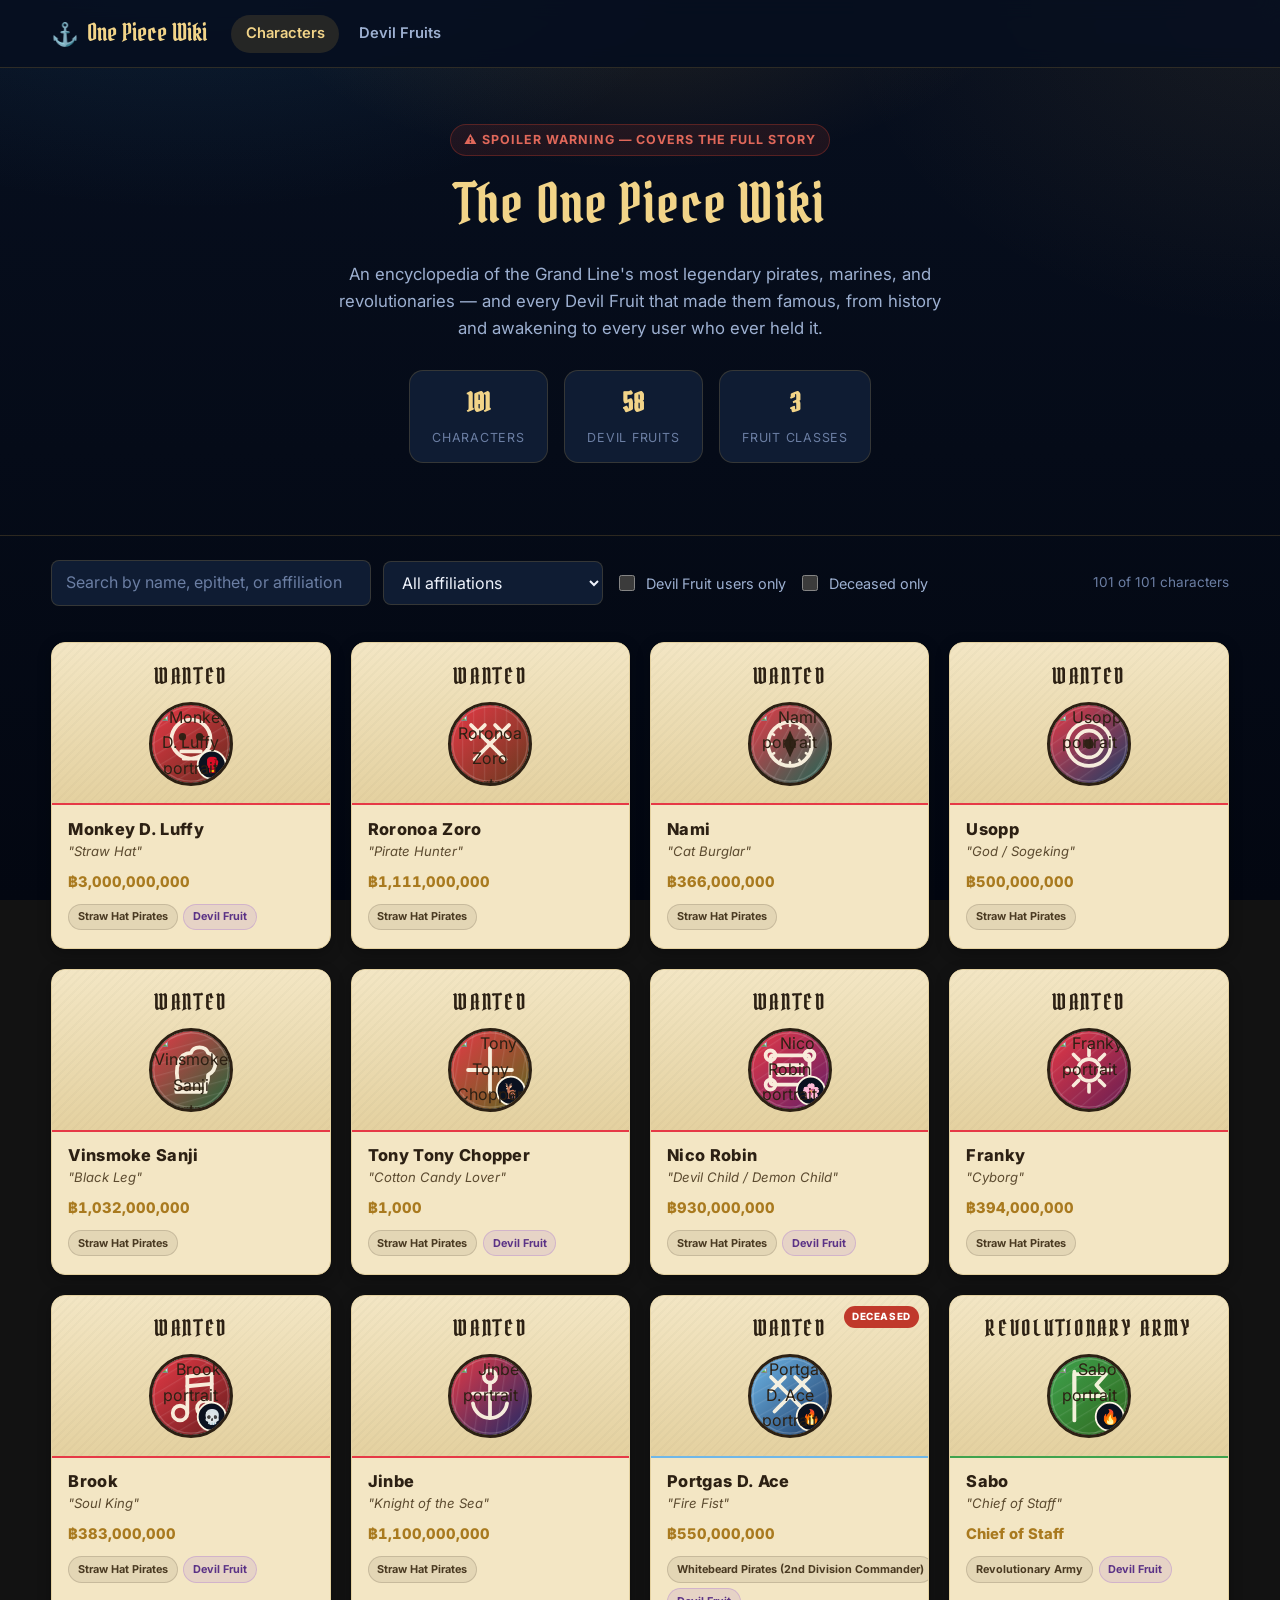
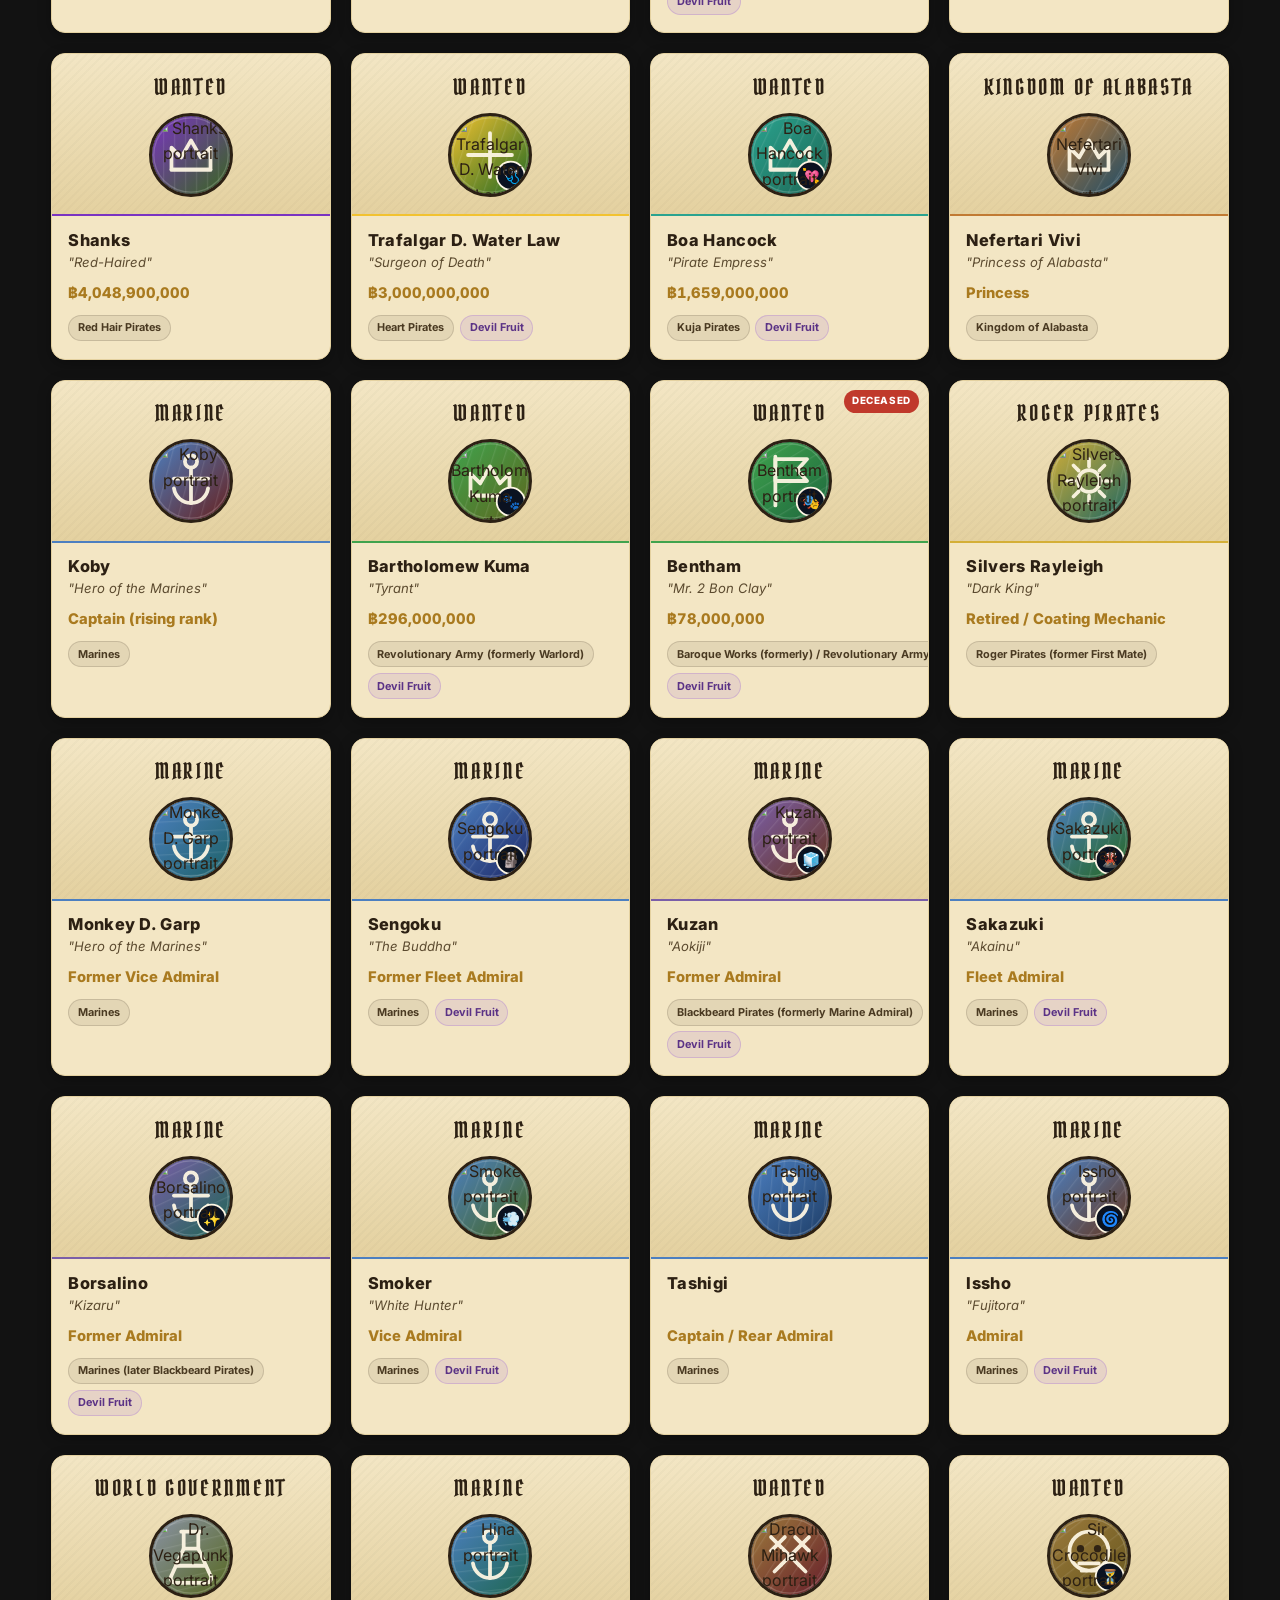
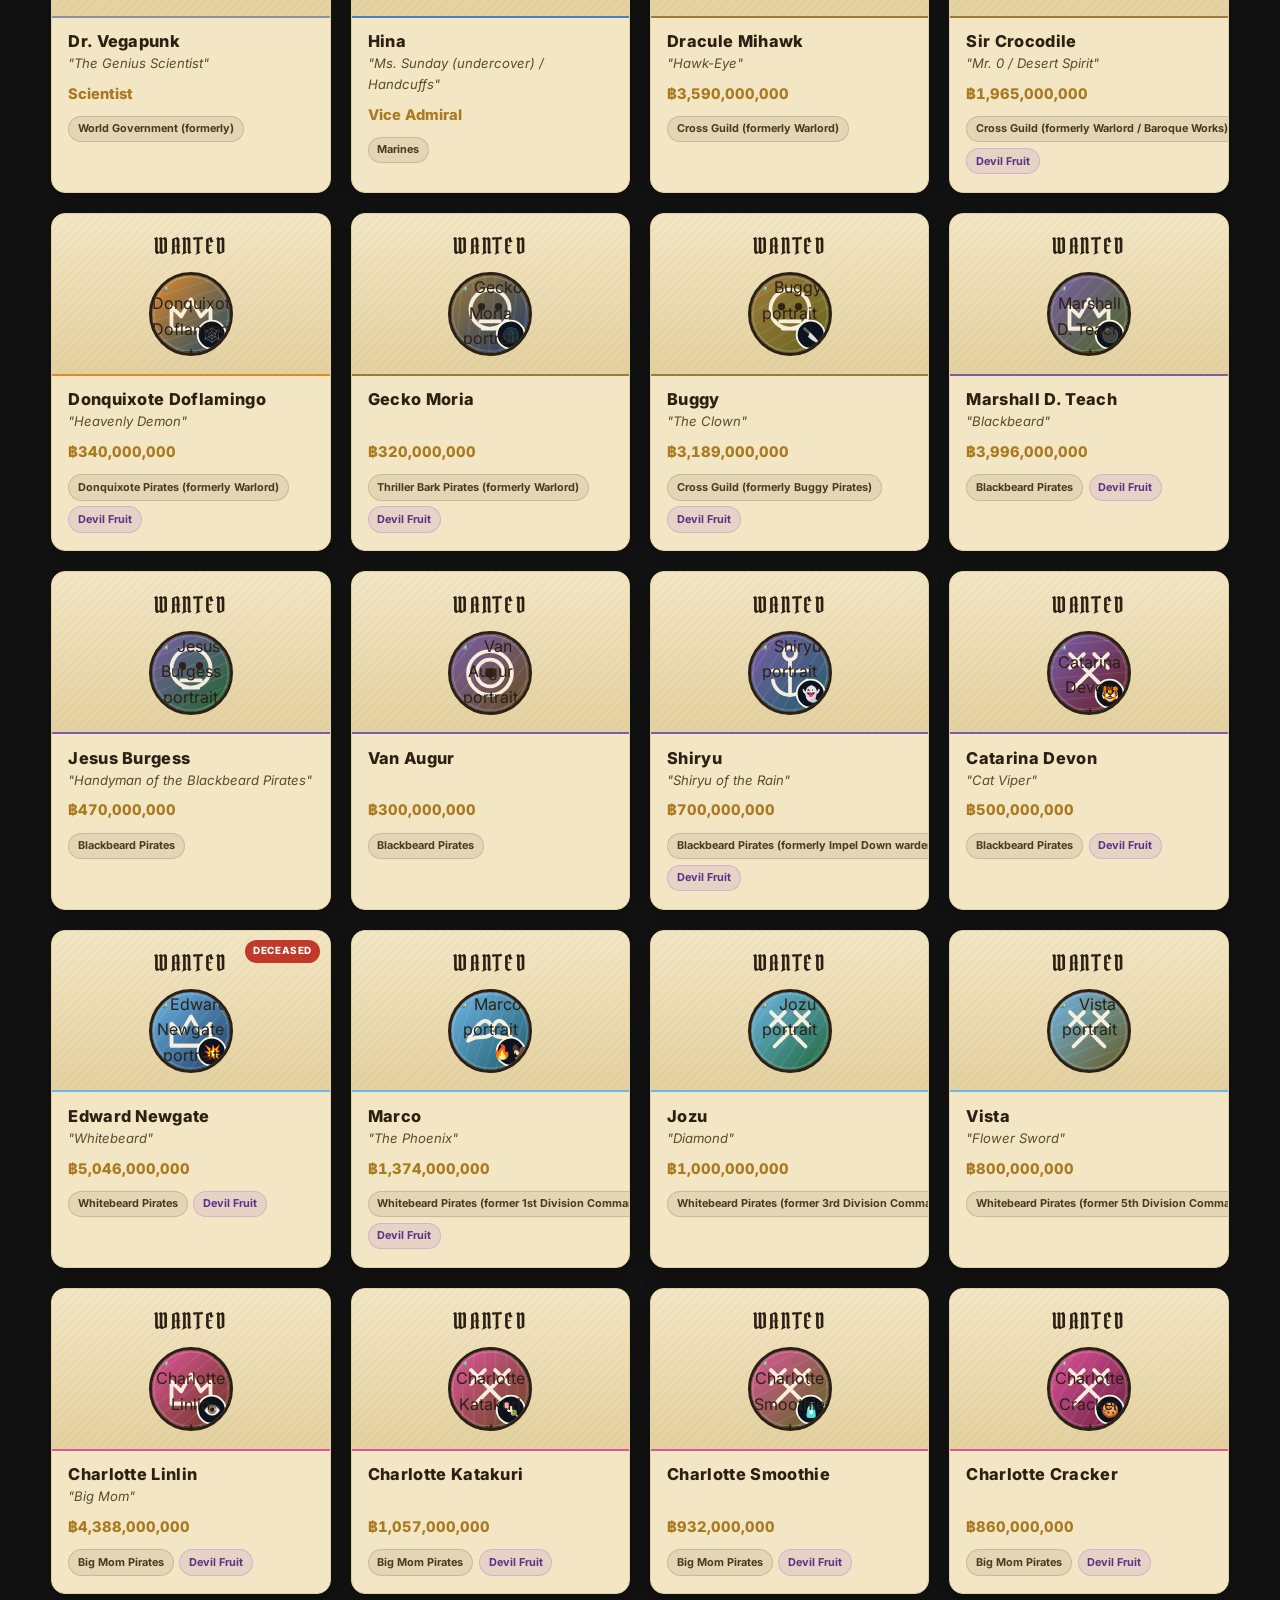
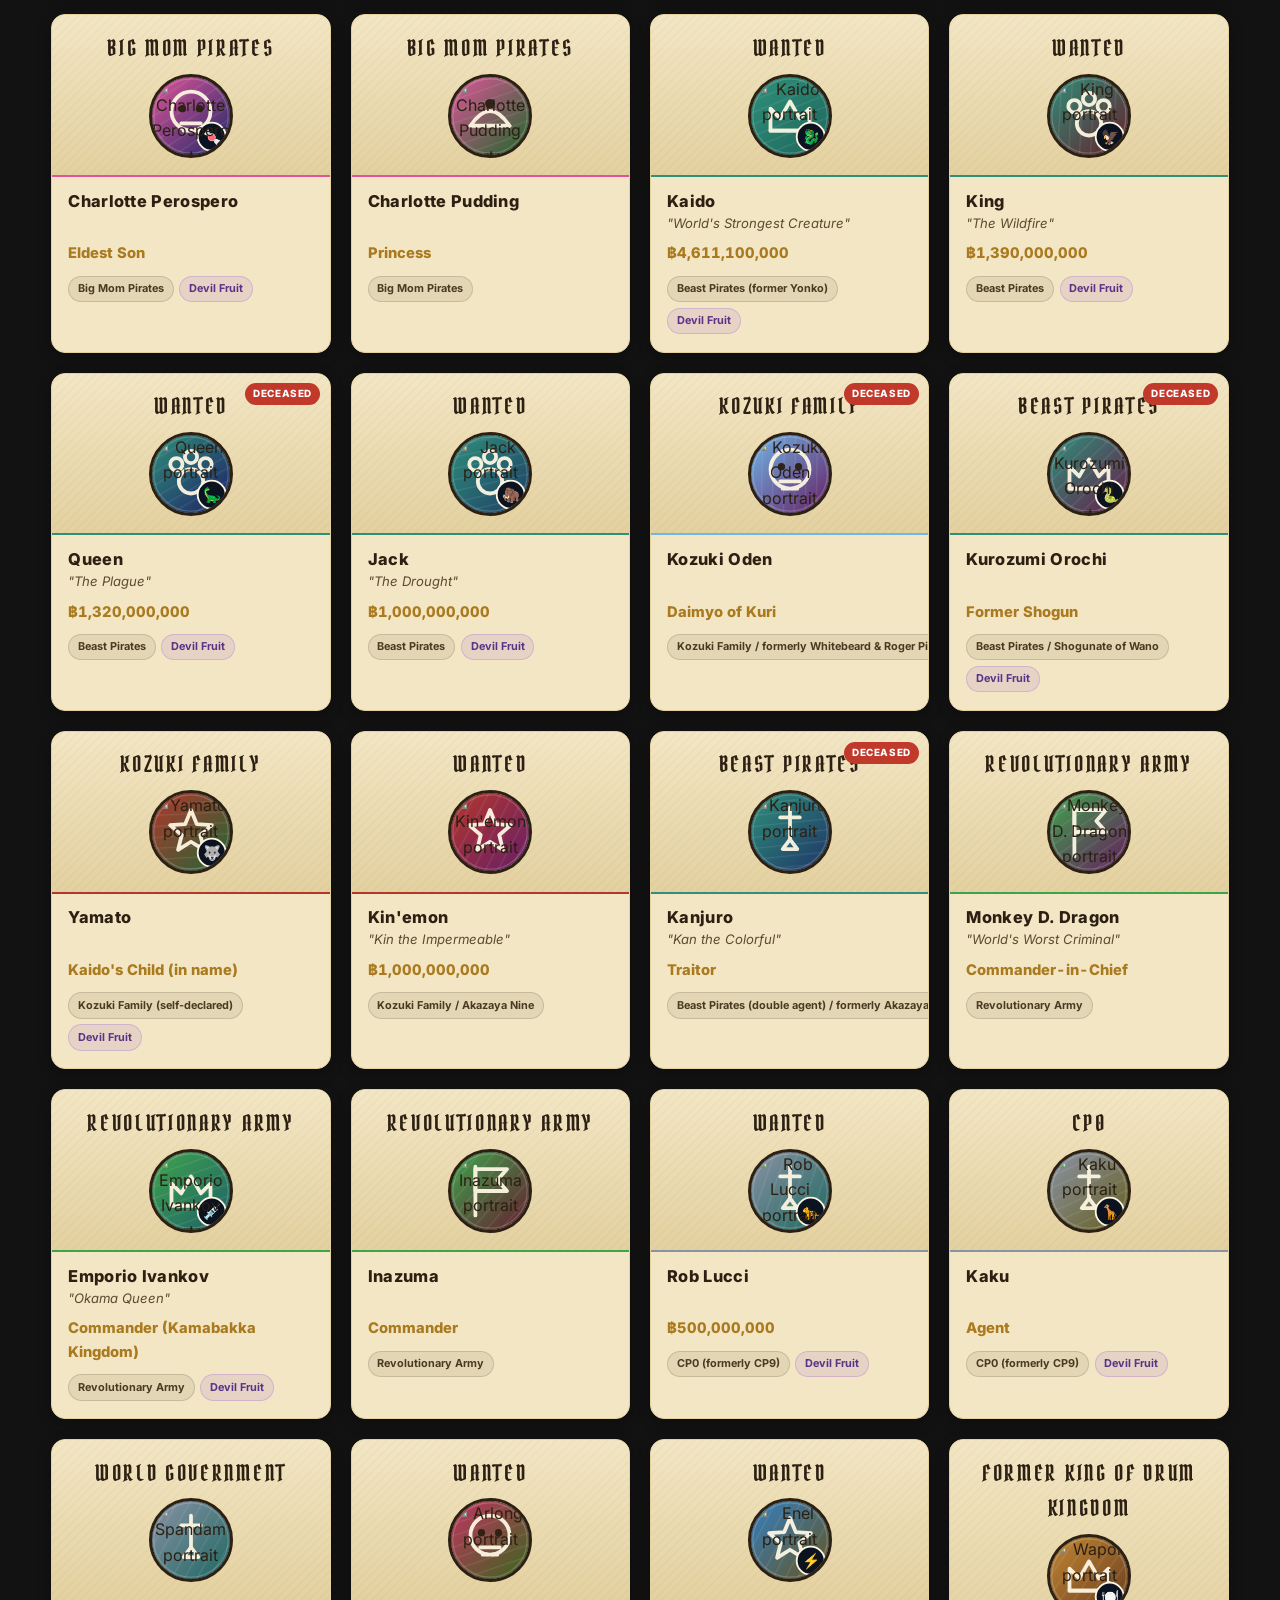
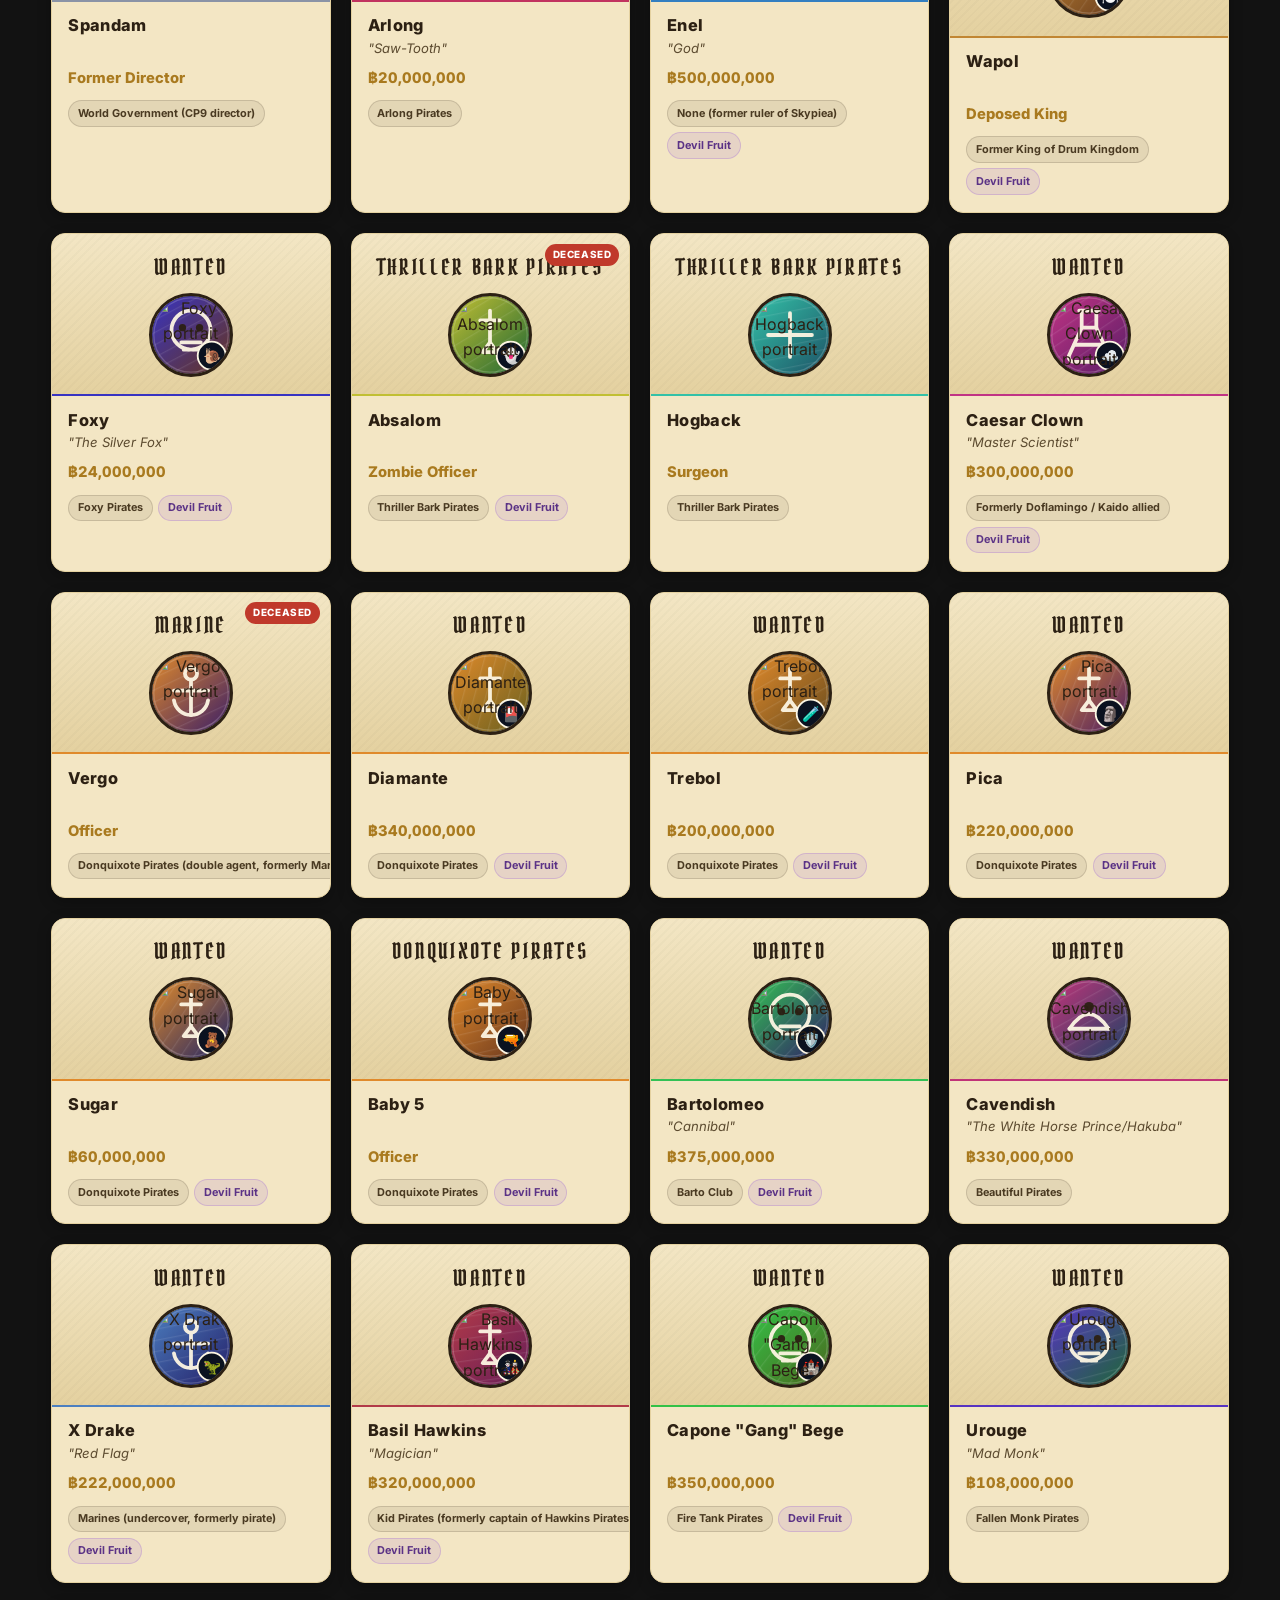
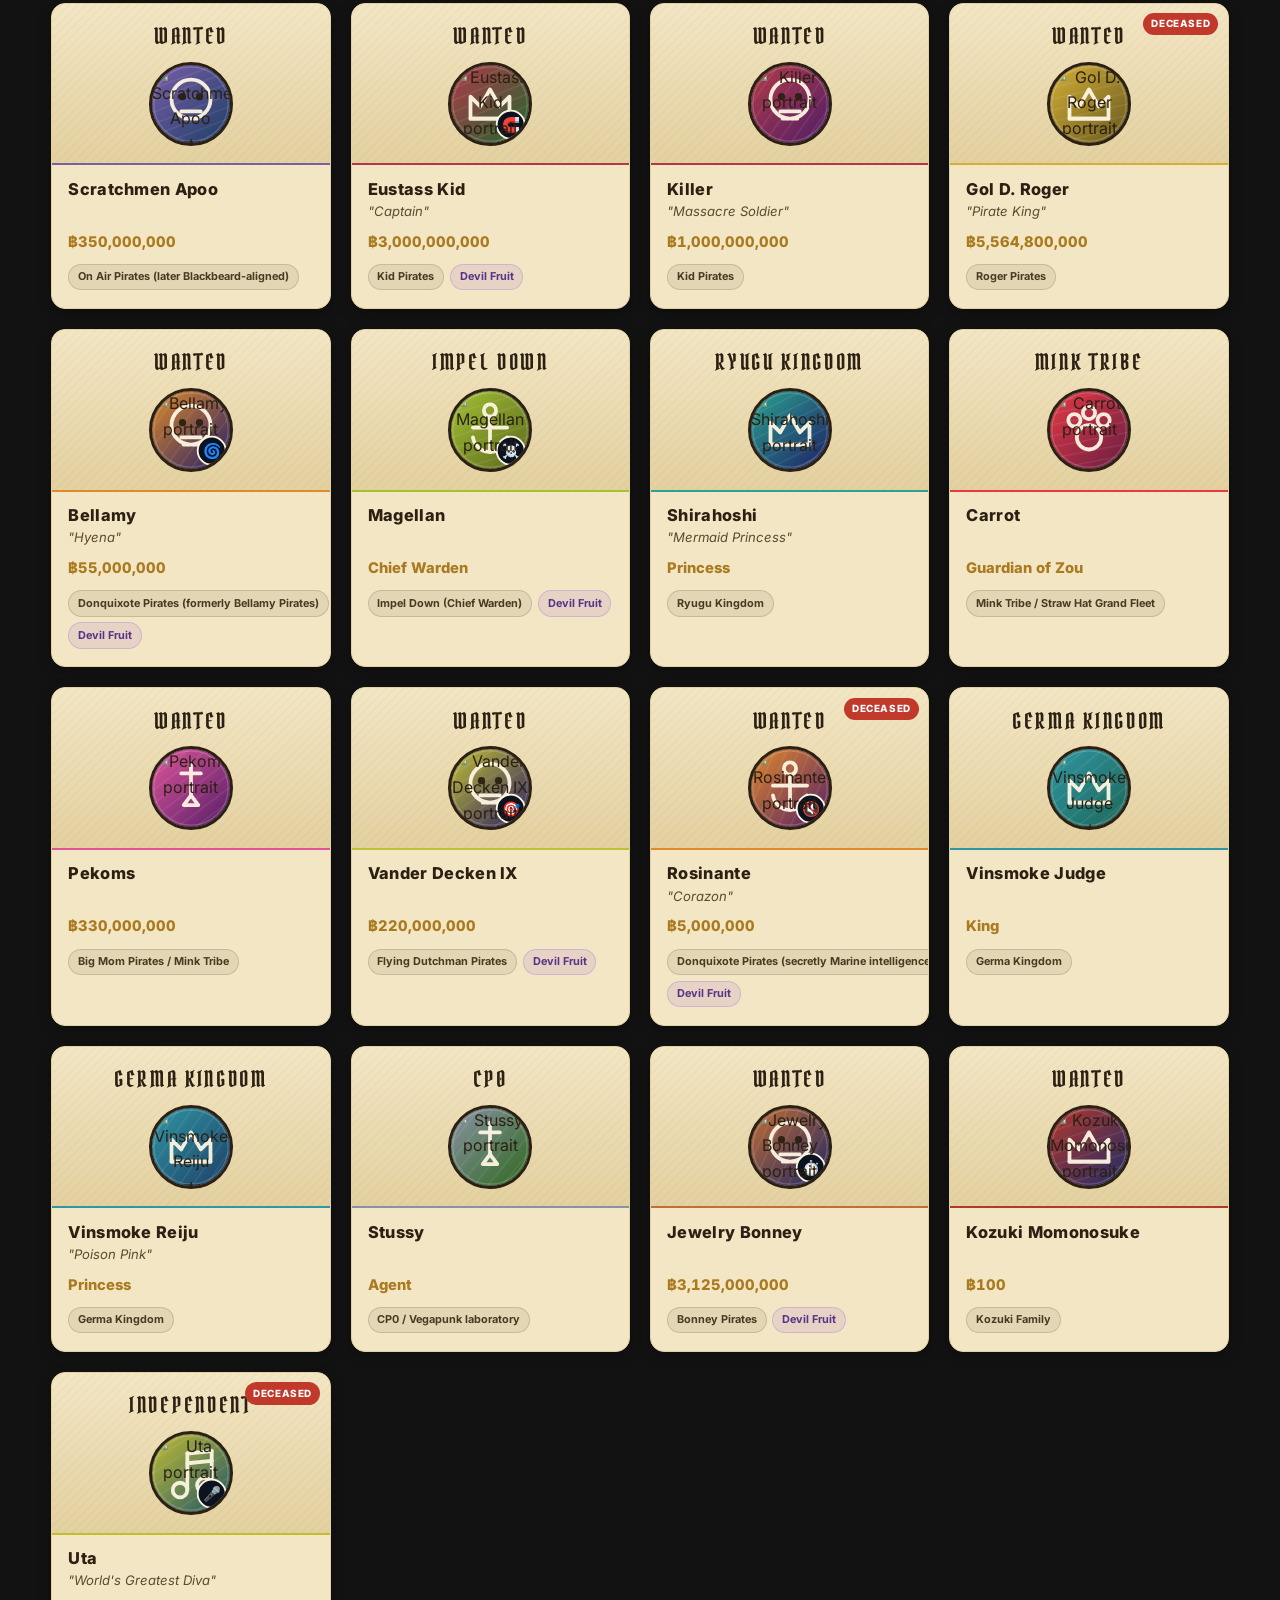
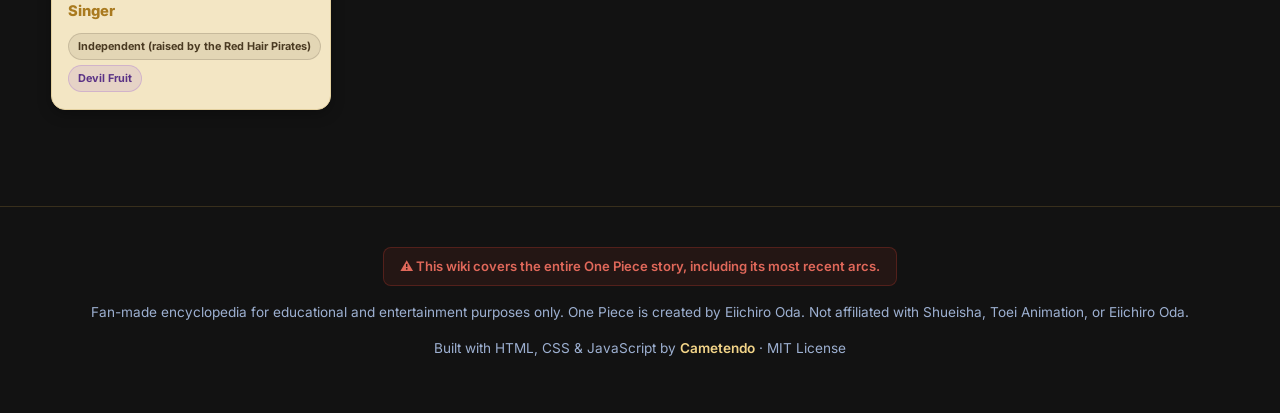
==== commit 34908f71: "Show full character roster by default" ====
--- a/index.html
+++ b/index.html
@@ -42,7 +42,8 @@
           <select id="affiliation-select" class="select">
             <option value="">All affiliations</option>
           </select>
-          <label class="checkbox"><input type="checkbox" id="fruit-only-checkbox" /> Devil Fruit users only</label>
+          <label class="checkbox"><input type="checkbox" id="fruit-only-checkbox" autocomplete="off" /> Devil Fruit users only</label>
+          <label class="checkbox"><input type="checkbox" id="deceased-only-checkbox" autocomplete="off" /> Deceased only</label>
           <span class="filter-meta" id="result-count"></span>
         </div>
       </section>
--- a/css/styles.css
+++ b/css/styles.css
@@ -786,3 +786,35 @@
   .fruit-detail-header { padding: 1.25rem; }
   .filter-meta { margin-left: 0; width: 100%; }
 }
+
+/* ---------- Proper wiki images ---------- */
+.proper-image {
+  position: relative;
+  display: block;
+  width: 100%;
+  height: 100%;
+  background: #0b1220;
+}
+
+.proper-image__fallback,
+.proper-image__img {
+  position: absolute;
+  inset: 0;
+  width: 100%;
+  height: 100%;
+}
+
+.proper-image__img {
+  object-fit: cover;
+  object-position: top center;
+  z-index: 1;
+}
+
+.proper-image--fruit .proper-image__img {
+  object-fit: cover;
+  object-position: center;
+  padding: 0;
+  background: #0b1220;
+}
+
+.proper-image.is-loaded .proper-image__fallback { opacity: 0; }
